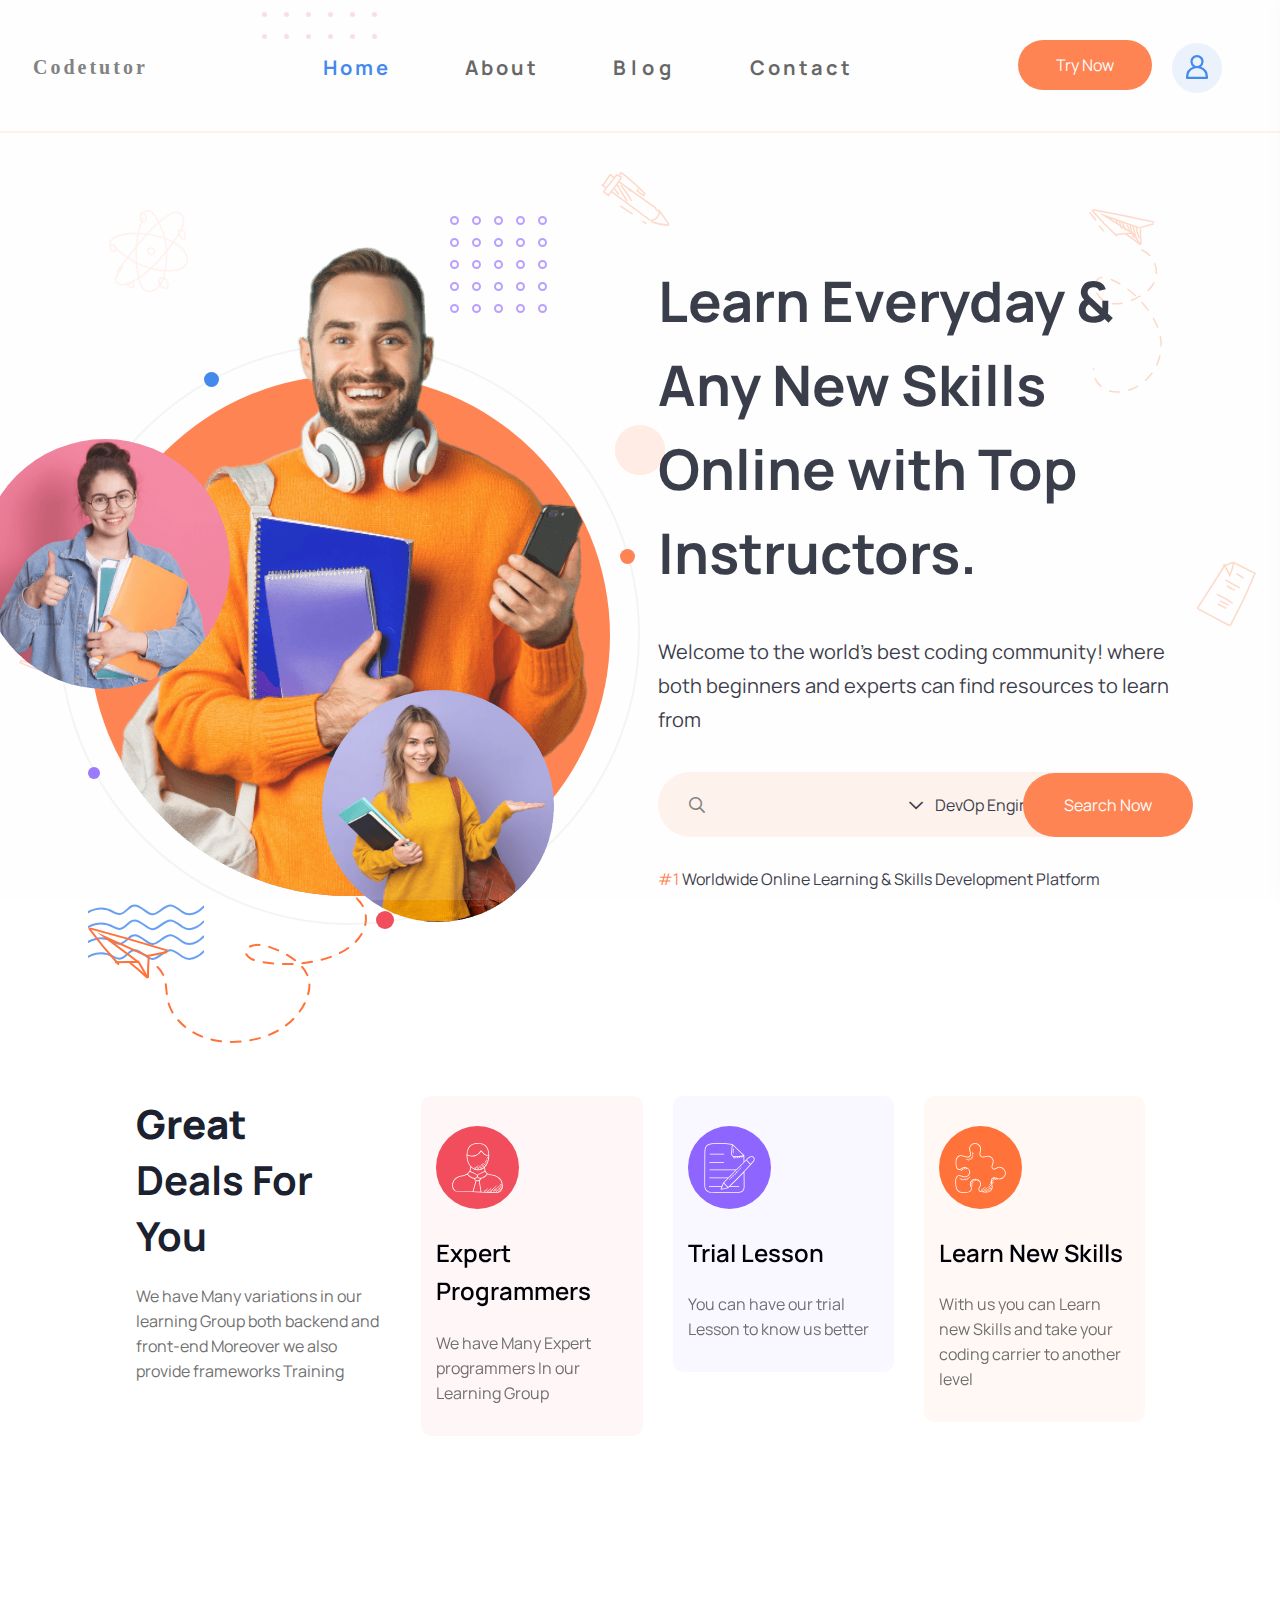
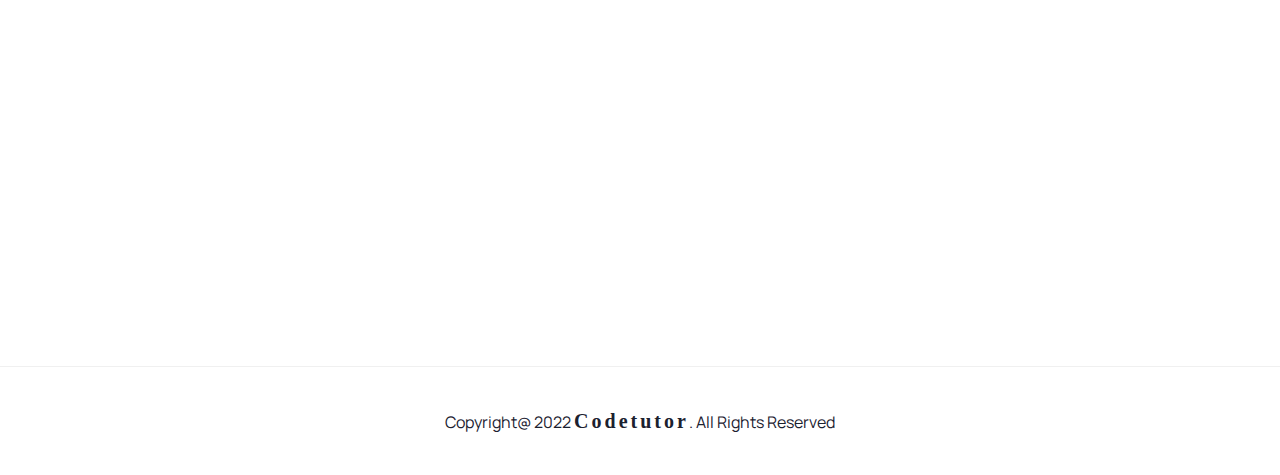
==== index.html @ f3bf1637 "Update index.html" ====
<!DOCTYPE html>
<html class="no-js" lang="en">

<head>
    <meta charset="utf-8">
    <meta http-equiv="x-ua-compatible" content="ie=edge">
    <title>Codetutorvolunteer</title>
    <meta name="keywords" content="online education, e-learning, coaching, education, teaching, learning">
    <meta name="description" content="CodeTutor is a global volunteer organization whose primary goal is to promote access to technology worldwide. 
    By helping skilled professionals in various areas of tech, we enable coders of all levels to improve their skillset and advance the world as a whole. 
    CodeTutor is divided into categories like web development, app development, hacking and more, where both beginners and experts can find resources to learn from. 
    Our work is built on a globally-distributed team of volunteer programmers, coders, and software developers, who generously share their experience and expertise with newbies, 
    hobbyists, and aspiring professionals all over the world through our online systems, which include Discord, Youtube Instagram and other services. 
    We believe that technology should be accessible to everyone, That's why we are dedicated to helping the world's developers gain access to the resources they need.">
    <meta name="viewport" content="width=device-width, initial-scale=1">

    <link rel="manifest" href="site.webmanifest">
    <link rel="shortcut icon" type="image/x-icon" href="favicon.png">
    <!-- Place favicon.ico in the root directory -->

    <!-- CSS here -->
    <link rel="stylesheet" href="css/bootstrap.min.css">
    <link rel="stylesheet" href="css/owl.carousel.min.css">
    <link rel="stylesheet" href="css/animate.css">
    <link rel="stylesheet" href="css/magnific-popup.css">
    <link rel="stylesheet" href="css/all.min.css">
    <link rel="stylesheet" href="css/flaticon.css">
    <link rel="stylesheet" href="css/font.css">
    <link rel="stylesheet" href="css/metisMenu.css">
    <link rel="stylesheet" href="css/nice-select.css">
    <link rel="stylesheet" href="css/slick.css">
    <link rel="stylesheet" href="css/spacing.css">
    <link rel="stylesheet" href="css/main.css">
</head>

<body>
    <!--[if lte IE 9]>
            <p class="browserupgrade">You are using an <strong>outdated</strong> browser. Please <a href="https://browsehappy.com/">upgrade your browser</a> to improve your experience and security.</p>
        <![endif]-->

    <!-- Add your site or application content here -->
    <!-- preloader -->
    <div id="preloader">
        <div class="preloader">
            <span></span>
            <span></span>
        </div>
    </div>
    <!-- preloader end  -->
    <header>  
        <div id="theme-menu-one" class="main-header-area pl-100 pr-100 pt-20 pb-15">
            <div class="container-fluid">
                <div class="row align-items-center">
                    <div class="col-xl-2 col-lg-2 col-5">
                        <div class="logo"><a style="font-size:20px ;font-weight:bold;font-family:Georgia, 'Times New Roman', Times, serif;text-decoration:none;width:70px;letter-spacing:3px" href="index.html">Codetutor</a></div>
                    </div>
                    <div class="col-xl-7 col-lg-8 d-none d-lg-block">
                        <nav class="main-menu navbar navbar-expand-lg justify-content-center">
                            <div class="nav-container">
                                <div class="collapse navbar-collapse" id="navbarSupportedContent">
                                    <ul class="navbar-nav">
                                     
                                        <li class="nav-item active">
                                                     <a style="font-size: 20px;font-weight:bold;letter-spacing:3px; margin-butom:;" class="nav-link" href="home.html" id="navbarDropdown5" role="button"  aria-expanded="false">Home</a></li>
                                           
                                        </li>
                                        <li class="nav-item">
                                            <a style="font-size: 20px;font-weight:bold;letter-spacing:3px;" class="nav-link" href="about.html" id="navbarDropdown5" role="button"  aria-expanded="false">About</a></li>
                                           
                                        </li>
                                            
                                        </li>
                                        <li class="nav-item dropdown">
                                            <a style="font-size: 20px;font-weight:bold;letter-spacing:5px;" class="nav-link dropdown-toggle" href="#" id="navbarDropdown4" role="button" data-bs-toggle="dropdown" aria-expanded="false">
                                                Blog
                                            </a>
                                            <ul class="dropdown-menu" aria-labelledby="navbarDropdown4">
                                                <li><a class="dropdown-item" href="blog.html">Blog Grid</a></li>
                                                <li><a class="dropdown-item" href="blog-details.html">Blog Details</a></li>
                                            </ul>
                                        </li>
                                        <li class="nav-item">
                                            <a style="font-size: 20px;font-weight:bold;letter-spacing:3px;" class="nav-link" href="contact.html" id="navbarDropdown5" role="button"  aria-expanded="false">Contact</a></li>
                                    </ul>
                                </div>
                            </div>
                        </nav>
                    </div>
                    <div class="col-xl-3 col-lg-2 col-7">
                        <div class="right-nav d-flex align-items-center justify-content-end">
                            <div class="right-btn mr-25 mr-xs-15">
                                <ul class="d-flex align-items-center">
                                    <li><a href="contact.html" class="theme_btn free_btn">Try Now</a></li>
                                    <li><a class="sign-in ml-20" href="login.html"><img src="icon/user.svg" alt=""></a></li>
                                </ul>
                            </div>
                            <div class="hamburger-menu d-md-inline-block d-lg-none text-right">
                                <a href="javascript:void(0);">
                                    <i class="far fa-bars"></i>
                                </a>
                            </div>
                        </div>
                    </div>
                </div>
            </div>
        </div> <!-- /.theme-main-menu -->
    </header>


    <!-- slide-bar start -->
    <aside class="slide-bar">
        <div class="close-mobile-menu">
            <a href="javascript:void(0);"><i class="fas fa-times"></i></a>
        </div>

        <!-- offset-sidebar start -->
        <div class="offset-sidebar">
            <div class="offset-widget offset-logo mb-30">
                <a style="font-size:20px ;font-weight:bold;font-family:Georgia, 'Times New Roman', Times, serif;text-decoration:none;width:70px;letter-spacing:3px" href="index.html">Codetutor</a>
            </div>
            <div class="offset-widget mb-40">
                <div class="info-widget">
                    <h4 class="offset-title mb-20">About Us</h4>
                    <p class="mb-30">
                        But I must explain to you how all this mistaken idea of denouncing pleasure and praising pain
                        was born and will give you a complete account of the system and expound the actual teachings of
                        the great explore
                    </p>
                    <a class="theme_btn theme_btn_bg" href="contact.html">Contact Us</a>
                </div>
            </div>
            <div class="offset-widget mb-30 pr-10">
                <div class="info-widget info-widget2">
                    <h4 class="offset-title mb-20">Contact Info</h4>
                    <p> <i class="fal fa-address-book"></i> 23/A, Miranda City Likaoli Prikano, Dope</p>
                    <p> <i class="fal fa-phone"></i> +966569236891 </p>
                    <p> <i class="fal fa-envelope-open"></i> codetutorvolunteer@gmail.com </p>
                </div>
            </div>
        </div>
        <!-- offset-sidebar end -->

        <!-- side-mobile-menu start -->
        <nav class="side-mobile-menu">
            <ul id="mobile-menu-active">
                <li class="has-dropdown">
                    <a style="font-family:Georgia, 'Times New Roman', Times, serif;font-size:20px;font-weight:bold" href="index.html">Home</a>
                    <ul class="sub-menu">
                        <!-- <li><a href="index.html">Home Style 1</a></li>
                        <li><a href="index-2.html">Home Style 2</a></li>
                        <li><a href="index-3.html">Home Style 3</a></li>
                    </ul>
                </li> -->
                <li><a style="font-size:20px;font-weight:bold;font-family:Georgia, 'Times New Roman', Times, serif;letter-spacing:3px" href="about.html">About</a></li>
<!--                 <li class="has-dropdown">
                    <a href="#">Pages</a> -->
                    <!-- <ul class="sub-menu">
                        <li><a href="courses.html">Course One</a></li>
                        <li><a href="courses-2.html">Course Two</a></li>
                        <li><a href="course-details.html">Courses Details</a></li>
                        <li><a href="price.html">Price</a></li>
                        <li><a href="instructor.html">Instructor</a></li>
                        <li><a href="instructor-profile.html">Instructor Profile</a></li>
                        <li><a href="faq.html">FAQ</a></li>
                        <li><a href="login.html">login</a></li>
                    </ul> -->
<!--                 </li> -->
                <li class="has-dropdown"><a href="#">Blogs</a>
                    <ul class="sub-menu">
                        <li><a href="blog.html">Blog Grid</a></li>
                        <li><a href="blog-details.html">Blog Details</a></li>
                    </ul>
                </li>
                <li><a href="contact.html">Contacts Us</a></li>
            </ul>
        </nav>
        <!-- side-mobile-menu end -->
    </aside>
    <div class="body-overlay"></div>
    <!-- slide-bar end -->
    

    <main>
       <!--slider-area start-->
       <section class="slider-area pt-180 pt-xs-150 pt-150 pb-xs-35">
           <img class="sl-shape shape_01" src="icon/01.svg" alt="">
            <img class="sl-shape shape_02" src="icon/02.svg" alt="">
            <img class="sl-shape shape_03" src="icon/03.svg" alt="">
            <img class="sl-shape shape_04" src="icon/04.svg" alt="">
            <img class="sl-shape shape_05" src="gicon/05.svg" alt="">
            <img class="sl-shape shape_06" src="icon/06.svg" alt="">
            <img class="sl-shape shape_07" src="shape/dot-box-5.svg" alt="">
           <div class="main-slider pt-10">
               <div class="container">
                   <div class="row align-items-center">
                       <div class="col-xl-6 col-lg-6 order-last order-lg-first">
                           <div class="slider__img__box mb-50 pr-30">
                               <img class="img-one mt-55 pr-70" src="slider/01.png" alt="">
                               <img class="slide-shape img-two" src="slider/02.png" alt="">
                               <img class="slide-shape img-three" src="slider/03.png" alt="">
                               <img class="slide-shape img-four" src="shape/dot-box-1.svg" alt="">
                               <img class="slide-shape img-five" src="shape/dot-box-2.svg" alt="">
                               <img class="slide-shape img-six" src="shape/zigzg-1.svg" alt="">
                               <img class="slide-shape img-seven wow fadeInRight animated" data-delay="1.5s" src="icon/dot-plan-1.svg" alt="Chose-img">
                               <img class="slide-shape img-eight" src="slider/earth-bg.svg" alt="">
                           </div>
                        </div>
                       <div class="col-xl-6 col-lg-6">
                            <div class="slider__content pt-15">
                                <h1 class="main-title mb-40 wow fadeInUp2 animated" data-wow-delay='.1s'>Learn Everyday & Any New Skills Online with Top <span class="vec-shape">Instructors.</span></h1>
                                <h5 class="mb-35 wow fadeInUp2 animated" data-wow-delay='.2s'>Welcome to the world's best coding community! where both beginners and experts can find resources to learn from</h5>
                                <ul class="search__area d-md-inline-flex align-items-center justify-content-between mb-30">
                                    <li>
                                        <div class="widget__search">
                                            <form class="input-form" action="#">
                                                <input type="text" placeholder="">
                                            </form>
                                            <button class="search-icon"><i class="far fa-search"></i></button>
                                        </div>
                                    </li>
                                    <li>
                                        <div class="widget__select">
                                            <select name="select-cat" id="select">
                                                <option value="">DevOp Engineer</option>
                                                <option value="">Cloud Developer</option>
                                                <option value="">AI Engineers</option>
                                                <option value="">machine learning</option>
                                                <option value="">Python/Java/</option>
                                                <option value="">Web & App Developers</option>
                                            </select>
                                        </div>
                                    </li>
                                    <li>
                                        <button class="theme_btn search_btn ml-35">Search Now</button>
                                    </li>
                                </ul>
                                <p class="highlight-text"><span>#1</span> Worldwide Online Learning & Skills Development Platform</p>
                            </div>
                       </div>
                   </div>
               </div>
           </div>
       </section>
       <!--slider-area end-->
       <!--great-deal-area start-->
       <section class="great-deal-area pt-150 pb-90 pt-md-100 pb-md-40 pt-xs-100 pb-xs-40">
           <div class="container">
               <div class="row justify-content-lg-center justify-content-start">
                   <div class="col-xl-3 col-lg-8">
                       <div class="deal-box mb-30 text-center text-xl-start">
                           <h2 class="mb-20"><b>Great</b> Deals For You</h2>
                           <p>We have Many variations in our learning Group both backend and front-end Moreover we also provide frameworks Training</p>
                       </div>
                   </div>
                   <div class="col-xl-8">
                       <div class="deal-active owl-carousel mb-30">
                         
                            <div class="single-item">
                                <div class="single-box s-box2 mb-30">
                                    <div class="single-box__icon mb-25">
                                        <img src="icon/manager.svg" alt="">
                                    </div>
                                    <h4 class="sub-title mb-20">Expert Programmers</h4>
                                    <p>We have Many Expert programmers In our Learning Group</p>
                                </div>
                            </div>
                            <div class="single-item">
                                <div class="single-box s-box3 mb-30">
                                    <div class="single-box__icon mb-25">
                                        <img src="icon/notepad.svg" alt="">
                                    </div>
                                    <h4 class="sub-title mb-20"> Trial Lesson</h4>
                                    <p>You can have our trial Lesson to know us better</p>
                                </div>
                            </div>
                            <div class="single-item">
                                <div class="single-box mb-30">
                                    <div class="single-box__icon mb-25">
                                        <img src="icon/puzzle.svg" alt="">
                                    </div>
                                    <h4 class="sub-title mb-20">Learn New Skills</h4>
                                    <p>With us you can Learn new Skills and take your coding carrier to another level</p>
                                </div>
                            </div>
                           
                       </div>
                   </div>
               </div>
           </div>
       </section>

<!-- ................................................................................. -->

       <!--great-deal-area end-->
       <!--what-loking-for start-->
       <!-- teacher and students section begin -->
       <!-- <section class="what-looking-for pos-rel">
           <div class="what-blur-shape-one"></div>
           <div class="what-blur-shape-two"></div>
           <div class="what-look-bg gradient-bg pt-145 pb-130 pt-md-95 pb-md-80 pt-xs-95 pb-xs-80">
                <div class="container">
                    <div class="row justify-content-center">
                        <div class="col-lg-8">
                            <div class="section-title text-center mb-55">
                                <h5 class="bottom-line mb-25">Teachers & Students</h5>
                                <h2>What you Looking For?</h2>
                            </div>
                        </div>
                    </div>
                    <div class="row mb-85">
                        <div class="col-xl-6 col-lg-6 col-md-6">
                            <div class="what-box text-center mb-35 wow fadeInUp2 animated" data-wow-delay='.3s'>
                                <div class="what-box__icon mb-30">
                                    <img src="assets/img/icon/phone-operator.svg" alt="">
                                </div>
                                <h3>Do you want to teach here?</h3>
                                <p>Lorem ipsum dolor sit amet, consetetur sadipscing elitr, sed di nonumy eirmod tempor invidunt ut labore et dolore magn aliq erat.</p>
                                <a href="contact.html" class="theme_btn border_btn">Register Now</a>
                            </div>
                        </div>
                        <div class="col-xl-6 col-lg-6 col-md-6">
                            <div class="what-box text-center mb-35 wow fadeInUp2 animated" data-wow-delay='.3s'>
                                <div class="what-box__icon mb-30">
                                    <img src="assets/img/icon/graduate.svg" alt="">
                                </div>
                                <h3>Do you want to learn here?</h3>
                                <p>Lorem ipsum dolor sit amet, consetetur sadipscing elitr, sed di nonumy eirmod tempor invidunt ut labore et dolore magn aliq erat.</p>
                                <a href="contact.html" class="theme_btn border_btn active">Register Now</a>
                            </div>
                        </div>
                    </div>
                    <div class="categoris-container">
                        <div class="col-xl-12">
                            <div class="section-title text-center mb-55">
                                <h5 class="bottom-line mb-25">Browse Categories</h5>
                                <h2>Explore our Online Subjects</h2>
                            </div>
                        </div>
                        <div class="row row-cols-1 row-cols-sm-2 row-cols-md-3 row-cols-lg-3 row-cols-xl-5">
                            <div class="col">
                                <div class="single-category text-center mb-30 wow fadeInUp2 animated" data-wow-delay='.1s'>
                                    <img class="mb-30" src="assets/img/category-icon/atom.svg" alt="">
                                    <h4 class="sub-title mb-10"><a href="course-details.html">Science</a></h4>
                                    <p>126+ Courses Available</p>
                                </div>
                            </div>
                            <div class="col">
                                <div class="single-category text-center mb-30 wow fadeInUp2 animated" data-wow-delay='.2s'>
                                    <img class="mb-30" src="assets/img/category-icon/web-development.svg" alt="">
                                    <h4 class="sub-title mb-10"><a href="course-details.html">Development</a></h4>
                                    <p>325+ Courses Available</p>
                                </div>
                            </div>
                            <div class="col">
                                <div class="single-category text-center mb-30 wow fadeInUp2 animated" data-wow-delay='.3s'>
                                    <img class="mb-30" src="assets/img/category-icon/atom.svg" alt="">
                                    <h4 class="sub-title mb-10"><a href="course-details.html">Science</a></h4>
                                    <p>95+ Courses Available</p>
                                </div>
                            </div>
                            <div class="col">
                                <div class="single-category text-center mb-30 wow fadeInUp2 animated" data-wow-delay='.4s'>
                                    <img class="mb-30" src="assets/img/category-icon/career-path.svg" alt="">
                                    <h4 class="sub-title mb-10"><a href="course-details.html">Career</a></h4>
                                    <p>156+ Courses Available</p>
                                </div>
                            </div>
                            <div class="col">
                                <div class="single-category text-center mb-30 wow fadeInUp2 animated" data-wow-delay='.5s'>
                                    <img class="mb-30" src="assets/img/category-icon/graphic-tool.svg" alt="">
                                    <h4 class="sub-title mb-10"><a href="course-details.html">Arts & Design</a></h4>
                                    <p>136+ Courses Available</p>
                                </div>
                            </div>
                        </div>
                        <div class="row justify-content-center">
                            <div class="col-md-12 mt-20 text-center mb-20 wow fadeInUp2 animated" data-wow-delay='.6s'>
                                <a href="courses.html" class="theme_btn">All Categories</a>
                            </div>
                        </div>
                    </div>
                </div>
           </div>   
       </section>
 -->
<!-- teacher and student section end -->

<!-- ......................................................................... -->


       <!--what-loking-for end-->
        <!-- case-gallery start -->

        <!-- featured courses section begin -->
        <!-- <section class="feature-course pt-150 pb-130 pt-md-95 pb-md-80 pt-xs-95 pb-xs-80">
            <div class="container">
                <div class="row">
                   <div class="col-xl-12">
                        <div class="section-title text-center mb-50">
                            <h5 class="bottom-line mb-25">Featured Courses</h5>
                            <h2>Explore our Popular Courses</h2>
                        </div>
                    </div> 
                </div>
                <div class="row justify-content-center">
                    <div class="col-xl-12 text-center">
                        <div class="portfolio-menu mb-30">
                            <button class="gf_btn active" data-filter='*'>All</button>
                            <button class="gf_btn" data-filter='.cat1'>Career</button>
                            <button class="gf_btn" data-filter='.cat2'>Development</button>
                            <button class="gf_btn" data-filter='.cat3'>Business</button>
                            <button class="gf_btn" data-filter='.cat4'>science</button>
                            <button class="gf_btn" data-filter='.cat5'>Design</button>
                        </div>
                    </div>
                </div>
                <div class="grid row">
                    <div class="col-lg-4 col-md-6 grid-item cat2 cat3">
                        <div class="z-gallery mb-30">
                            <div class="z-gallery__thumb mb-20">
                                <a href="course-details.html"><img class="img-fluid" src="assets/img/course/01.png" alt=""></a>
                                <div class="feedback-tag">4.8(256)</div>
                                <div class="heart-icon"><i class="fas fa-heart"></i></div>
                            </div>
                            <div class="z-gallery__content">
                                <div class="course__tag mb-15">
                                    <span>Science</span>
                                    <span>Lab</span>
                                    <a class="f-right" href="instructor-details.html"><img src="assets/img/course/in1.png" alt=""></a>
                                </div>
                                <h4 class="sub-title mb-20"><a href="course-details.html">Take Your Career to the Next Level Future</a></h4>
                                <div class="course__meta">
                                    <span><img class="icon" src="assets/img/icon/time.svg" alt="course-meta"> 12 Class</span>
                                    <span><img class="icon" src="assets/img/icon/bar-chart.svg" alt="course-meta"> Higher</span>
                                    <span><img class="icon" src="assets/img/icon/user.svg" alt="course-meta"> 6395+</span>
                                    <span>$260</span>
                                </div>
                            </div>
                        </div>
                    </div>
                    <div class="col-lg-4 col-md-6 grid-item cat1 cat3 cat4">
                       <div class="z-gallery mb-30">
                            <div class="z-gallery__thumb mb-20">
                                <a href="course-details.html"><img class="img-fluid" src="assets/img/course/02.png" alt=""></a>
                                <div class="feedback-tag">4.8(256)</div>
                                <div class="heart-icon"><i class="fas fa-heart"></i></div>
                            </div>
                            <div class="z-gallery__content">
                                <div class="course__tag mb-15">
                                    <span>Science</span>
                                    <span>Lab</span>
                                    <a class="f-right" href="instructor-details.html"><img src="assets/img/course/in2.png" alt=""></a>
                                </div>
                                <h4 class="sub-title mb-20"><a href="course-details.html">Your Career to build for the pro level</a></h4>
                                <div class="course__meta">
                                    <span><img class="icon" src="assets/img/icon/time.svg" alt="course-meta"> 12 Class</span>
                                    <span><img class="icon" src="assets/img/icon/bar-chart.svg" alt="course-meta"> Higher</span>
                                    <span><img class="icon" src="assets/img/icon/user.svg" alt="course-meta"> 6395+</span>
                                    <span>$260</span>
                                </div>
                            </div>
                        </div>
                    </div>
                    <div class="col-lg-4 col-md-6 grid-item cat2 cat1 cat5">
                        <div class="z-gallery mb-30">
                            <div class="z-gallery__thumb mb-20">
                                <a href="course-details.html"><img class="img-fluid" src="assets/img/course/03.png" alt=""></a>
                                <div class="feedback-tag">4.8(256)</div>
                                <div class="heart-icon"><i class="fas fa-heart"></i></div>
                            </div>
                            <div class="z-gallery__content">
                                <div class="course__tag mb-15">
                                    <span>Science</span>
                                    <span>Lab</span>
                                    <a class="f-right" href="instructor-details.html"><img src="assets/img/course/in3.png" alt=""></a>
                                </div>
                                <h4 class="sub-title mb-20"><a href="course-details.html">Take A Course For You Biright Future</a></h4>
                                <div class="course__meta">
                                    <span><img class="icon" src="assets/img/icon/time.svg" alt="course-meta"> 12 Class</span>
                                    <span><img class="icon" src="assets/img/icon/bar-chart.svg" alt="course-meta"> Higher</span>
                                    <span><img class="icon" src="assets/img/icon/user.svg" alt="course-meta"> 6395+</span>
                                    <span>$260</span>
                                </div>
                            </div>
                        </div>
                    </div>
                    <div class="col-lg-4 col-md-6 grid-item cat2 cat3">
                        <div class="z-gallery mb-30">
                            <div class="z-gallery__thumb mb-20">
                                <a href="course-details.html"><img class="img-fluid" src="assets/img/course/04.png" alt=""></a>
                                <div class="feedback-tag">4.8(256)</div>
                                <div class="heart-icon"><i class="fas fa-heart"></i></div>
                            </div>
                            <div class="z-gallery__content">
                                <div class="course__tag mb-15">
                                    <span>Science</span>
                                    <span>Lab</span>
                                    <a class="f-right" href="instructor-details.html"><img src="assets/img/course/in4.png" alt=""></a>
                                </div>
                                <h4 class="sub-title mb-20"><a href="course-details.html">Take Your Career to the Next Level Future</a></h4>
                                <div class="course__meta">
                                    <span><img class="icon" src="assets/img/icon/time.svg" alt="course-meta"> 12 Class</span>
                                    <span><img class="icon" src="assets/img/icon/bar-chart.svg" alt="course-meta"> Higher</span>
                                    <span><img class="icon" src="assets/img/icon/user.svg" alt="course-meta"> 6395+</span>
                                    <span>$260</span>
                                </div>
                            </div>
                        </div>
                    </div>
                    <div class="col-lg-4 col-md-6 grid-item cat5 cat4">
                        <div class="z-gallery mb-30">
                            <div class="z-gallery__thumb mb-20">
                                <a href="course-details.html"><img class="img-fluid" src="assets/img/course/05.png" alt=""></a>
                                <div class="feedback-tag">4.8(256)</div>
                                <div class="heart-icon"><i class="fas fa-heart"></i></div>
                            </div>
                            <div class="z-gallery__content">
                                <div class="course__tag mb-15">
                                    <span>Science</span>
                                    <span>Lab</span>
                                    <a class="f-right" href="instructor-details.html"><img src="assets/img/course/in5.png" alt=""></a>
                                </div>
                                <h4 class="sub-title mb-20"><a href="course-details.html">Your Career to build for the pro level</a></h4>
                                <div class="course__meta">
                                    <span><img class="icon" src="assets/img/icon/time.svg" alt="course-meta"> 12 Class</span>
                                    <span><img class="icon" src="assets/img/icon/bar-chart.svg" alt="course-meta"> Higher</span>
                                    <span><img class="icon" src="assets/img/icon/user.svg" alt="course-meta"> 6395+</span>
                                    <span>$260</span>
                                </div>
                            </div>
                        </div>
                    </div>
                    <div class="col-lg-4 col-md-6 grid-item cat3 cat1">
                        <div class="z-gallery mb-30">
                            <div class="z-gallery__thumb mb-20">
                                <a href="course-details.html"><img class="img-fluid" src="assets/img/course/06.png" alt=""></a>
                                <div class="feedback-tag">4.8(256)</div>
                                <div class="heart-icon"><i class="fas fa-heart"></i></div>
                            </div>
                            <div class="z-gallery__content">
                                <div class="course__tag mb-15">
                                    <span>Science</span>
                                    <span>Lab</span>
                                    <a class="f-right" href="instructor-details.html"><img src="assets/img/course/in6.png" alt=""></a>
                                </div>
                                <h4 class="sub-title mb-20"><a href="course-details.html">Take A Course For You Biright Future</a></h4>
                                <div class="course__meta">
                                    <span><img class="icon" src="assets/img/icon/time.svg" alt="course-meta"> 12 Class</span>
                                    <span><img class="icon" src="assets/img/icon/bar-chart.svg" alt="course-meta"> Higher</span>
                                    <span><img class="icon" src="assets/img/icon/user.svg" alt="course-meta"> 6395+</span>
                                    <span>$260</span>
                                </div>
                            </div>
                        </div>
                    </div>
                </div>
                <div class="row">
                     <div class="col-lg-12 mt-20 text-center mb-20 wow fadeInUp2 animated" data-wow-delay='.3s'>
                        <a href="courses.html" class="theme_btn">All Categories</a>
                    </div>
                </div>
            </div>
        </section> -->
        <!-- case-gallery end -->
        <!-- why-chose-section-wrapper start -->
        <!-- featured courses sectiom End -->

<!-- ............................................................................................................................. -->

        <div class="why-chose-section-wrapper gradient-bg mr-100 ml-100">
            <!-- why-chose-us start -->
            <!-- ....................................................................................................... -->
            <!-- <section class="why-chose-us">
                <div class="why-chose-us-bg pt-150 pb-175 pt-md-95 pb-md-90 pt-xs-95 pb-xs-90">
                    <div class="container">
                        <div class="row align-items-center">
                            <div class="col-xl-7 col-lg-7">
                                <div class="chose-img-wrapper mb-50 pos-rel">
                                    <div class="coures-member">
                                        <h5>Total Students</h5>
                                        <img class="choses chose_01" src="assets/img/chose/01.png" alt="Chose-img">
                                        <img class="choses chose_02" src="assets/img/chose/02.png" alt="Chose-img">
                                        <img class="choses chose_03" src="assets/img/chose/03.png" alt="Chose-img">
                                        <img class="choses chose_04" src="assets/img/chose/04.png" alt="Chose-img">
                                        <span>25k+</span>
                                    </div>
                                    <div class="feature tag_01"><span><img src="assets/img/icon/shield-check.svg" alt=""></span> Safe & Secured</div>
                                    <div class="feature tag_02"><span><img src="assets/img/icon/catalog.svg" alt=""></span> 120+ Catalog</div>
                                    <div class="feature tag_03"><span><i class="fal fa-check"></i></span> Quality Education</div>
                                    <div class="video-wrapper">
                                        <a href="https://www.youtube.com/watch?v=7omGYwdcS04" class="popup-video"><i class="fas fa-play"></i></a>
                                    </div>
                                    <div class="img-bg pos-rel">
                                        <img class="chose_05 pl-70 pl-lg-0 pl-md-0 pl-xs-0" src="assets/img/chose/05.png" alt="Chose-img">
                                    </div>
                                    <img class="chose chose_06" src="assets/img/shape/dot-box3.svg" alt="Chose-img">
                                </div>
                            </div>
                            <div class="col-xl-5 col-lg-5">
                                <div class="chose-wrapper pl-25 pl-lg-0 pl-md-0 pl-xs-0">
                                    <div class="section-title mb-30 wow fadeInUp2 animated" data-wow-delay='.1s'>
                                        <h5 class="bottom-line mb-25">Explore Zoomy</h5>
                                        <h2 class="mb-25">Why Choose Zoomy?</h2>
                                        <p>There are many variations of passages of Lorem Ipsum available, but the majority have suffered alteration in some form. There are many variations of passages of Lorem Ipsum available.</p>
                                    </div>
                                    <ul class="text-list mb-40 wow fadeInUp2 animated" data-wow-delay='.2s'>
                                        <li>There are many variations of passages of Lorem Ipsum.</li>
                                        <li>The majority have suffered alteration in some form. </li>
                                        <li>There are many variations of passages of Lorem Ipsum.</li>
                                    </ul>
                                    <a href="about.html" class="theme_btn wow fadeInUp2 animated" data-wow-delay='.3s'>More Details</a>
                                </div>
                            </div>
                        </div>
                    </div>
                </div>
            </section> -->
            <!-- ......................................................................................................... -->
            <!-- why-chose-us end -->
            <!-- course-instructor start -->
            <!-- ............................................................................................................. -->
            <!-- <section class="course-instructor nav-style-two pos-rel">
                <div class="course-blur-shape"></div>
                <div class="course-bg-space pt-150 pb-120 pt-md-95 pb-md-70 pt-xs-95 pb-xs-70">
                    <div class="container">
                        <div class="row">
                            <div class="col-xl-8 col-lg-9">
                                <div class="section-title text-center text-md-start mb-60">
                                    <h5 class="bottom-line mb-25">Our Instructor</h5>
                                    <h2 class="mb-25">Explore Experienced Instructor</h2>
                                </div>
                            </div>
                        </div>
                        <div class="instructor-active owl-carousel">
                            <div class="item">
                                <div class="z-instructors text-center mb-30">
                                    <div class="z-instructors__thumb mb-15">
                                        <img src="assets/img/instructor/01.jpg" alt="">
                                        <div class="social-media">
                                            <a href="#"><i class="fab fa-facebook-f"></i></a>
                                            <a href="#"><i class="fab fa-twitter"></i></a>
                                            <a href="#"><i class="fab fa-instagram"></i></a>
                                            <a href="#"><i class="fab fa-youtube"></i></a>
                                        </div>
                                    </div>
                                    <div class="z-instructors__content">
                                        <h4 class="sub-title mb-10"><a href="instructor-profile.html">John Zlathan</a></h4>
                                        <p>Software Development</p>
                                    </div>
                                </div>
                            </div>
                            <div class="item">
                                <div class="z-instructors text-center mb-30">
                                    <div class="z-instructors__thumb mb-15">
                                        <img src="assets/img/instructor/02.jpg" alt="">
                                        <div class="social-media">
                                            <a href="#"><i class="fab fa-facebook-f"></i></a>
                                            <a href="#"><i class="fab fa-twitter"></i></a>
                                            <a href="#"><i class="fab fa-instagram"></i></a>
                                            <a href="#"><i class="fab fa-youtube"></i></a>
                                        </div>
                                    </div>
                                    <div class="z-instructors__content">
                                        <h4 class="sub-title mb-10"><a href="instructor-profile.html">Mally Yan</a></h4>
                                        <p>UI/UX Designer</p>
                                    </div>
                                </div>
                            </div>
                            <div class="item">
                                <div class="z-instructors text-center mb-30">
                                    <div class="z-instructors__thumb mb-15">
                                        <img src="assets/img/instructor/03.jpg" alt="">
                                        <div class="social-media">
                                            <a href="#"><i class="fab fa-facebook-f"></i></a>
                                            <a href="#"><i class="fab fa-twitter"></i></a>
                                            <a href="#"><i class="fab fa-instagram"></i></a>
                                            <a href="#"><i class="fab fa-youtube"></i></a>
                                        </div>
                                    </div>
                                    <div class="z-instructors__content">
                                        <h4 class="sub-title mb-10"><a href="instructor-profile.html">Mesud Lamb</a></h4>
                                        <p>Programmer</p>
                                    </div>
                                </div>
                            </div>
                            <div class="item">
                                <div class="z-instructors text-center mb-30">
                                    <div class="z-instructors__thumb mb-15">
                                        <img src="assets/img/instructor/04.jpg" alt="">
                                        <div class="social-media">
                                            <a href="#"><i class="fab fa-facebook-f"></i></a>
                                            <a href="#"><i class="fab fa-twitter"></i></a>
                                            <a href="#"><i class="fab fa-instagram"></i></a>
                                            <a href="#"><i class="fab fa-youtube"></i></a>
                                        </div>
                                    </div>
                                    <div class="z-instructors__content">
                                        <h4 class="sub-title mb-10"><a href="instructor-profile.html">Havana Lyon</a></h4>
                                        <p>Digital Marketing</p>
                                    </div>
                                </div>
                            </div>
                            <div class="item">
                                <div class="z-instructors text-center mb-30">
                                    <div class="z-instructors__thumb mb-15">
                                        <img src="assets/img/instructor/01.jpg" alt="">
                                        <div class="social-media">
                                            <a href="#"><i class="fab fa-facebook-f"></i></a>
                                            <a href="#"><i class="fab fa-twitter"></i></a>
                                            <a href="#"><i class="fab fa-instagram"></i></a>
                                            <a href="#"><i class="fab fa-youtube"></i></a>
                                        </div>
                                    </div>
                                    <div class="z-instructors__content">
                                        <h4 class="sub-title mb-10"><a href="instructor-profile.html">John Zlathan</a></h4>
                                        <p>Software Development</p>
                                    </div>
                                </div>
                            </div>
                            <div class="item">
                                <div class="z-instructors text-center mb-30">
                                    <div class="z-instructors__thumb mb-15">
                                        <img src="assets/img/instructor/02.jpg" alt="">
                                        <div class="social-media">
                                            <a href="#"><i class="fab fa-facebook-f"></i></a>
                                            <a href="#"><i class="fab fa-twitter"></i></a>
                                            <a href="#"><i class="fab fa-instagram"></i></a>
                                            <a href="#"><i class="fab fa-youtube"></i></a>
                                        </div>
                                    </div>
                                    <div class="z-instructors__content">
                                        <h4 class="sub-title mb-10"><a href="instructor-profile.html">Mally Yan</a></h4>
                                        <p>UI/UX Designer</p>
                                    </div>
                                </div>
                            </div>
                        </div>
                    </div>
                </div>
            </section> -->
            <!-- ................................................................................................................ -->
            <!-- course-instructor end -->
        </div>
        <!-- why-chose-section-wrapper start -->
        <!-- testimonial-area start -->
        <!-- ............................................................................................... -->
        <!-- <section class="testimonial-area testimonial-pad pt-150 pb-120 pt-md-95 pb-md-70 pt-xs-95 pb-xs-70">
            <div class="container custom-container-testimonial">
                <div class="row align-items-center">
                    <div class="col-lg-8">
                        <div class="section-title text-center text-md-start mb-35">
                            <h5 class="bottom-line mb-25">Our Instructor</h5>
                            <h2 class="mb-25">Explore Experienced Instructor</h2>
                        </div>
                    </div>
                    <div class="col-lg-4 text-center text-lg-end">
                        <a href="instructor.html" class="theme_btn">Read All Reviews</a>
                    </div>
                </div>
                <div class="row testimonial-active-01">
                    <div class="col-xl-3">
                        <div class="item">
                        <div class="testimonial-wrapper mb-30">
                            <div class="testimonial-authors overflow-hidden mb-15">
                                <div class="testimonial-authors__avatar">
                                      <img  src="assets/img/testimonial/01.png" alt="testi-author">
                                </div>
                                <div class="testimonial-authors__content mt-10">
                                    <h4 class="sub-title">Georgia Laila</h4>
                                    <p>Full Stack Developer</p>
                                </div>
                            </div>
                            <p>" Lorem ipsum dolor sit amet, consetetur sadip scing elitr, sed di nonumy eirmod tempor invidt utlabore et dolore magn aliq erat.</p>
                            <div class="quote-icon mt-20">
                                <img src="assets/img/icon/quote.svg" alt="quote-icon">
                            </div>
                        </div>
                    </div>
                    </div>
                    <div class="col-xl-3">
                         <div class="item">
                            <div class="testimonial-wrapper mb-30">
                                <div class="testimonial-authors overflow-hidden mb-15">
                                    <div class="testimonial-authors__avatar">
                                        <img  src="assets/img/testimonial/02.png" alt="testi-author">
                                    </div>
                                    <div class="testimonial-authors__content mt-10">
                                        <h4 class="sub-title">Emily Gemon</h4>
                                        <p>User Interface</p>
                                    </div>
                                </div>
                                <p>" Lorem ipsum dolor sit amet, consetetur sadip scing elitr, sed di nonumy eirmod tempor invidt utlabore et dolore magn aliq erat.</p>
                                <div class="quote-icon mt-20">
                                    <img src="assets/img/icon/quote.svg" alt="quote-icon">
                                </div>
                            </div>
                        </div>
                    </div>
                    <div class="col-xl-3">
                        <div class="item">
                            <div class="testimonial-wrapper mb-30">
                                <div class="testimonial-authors overflow-hidden mb-15">
                                    <div class="testimonial-authors__avatar">
                                        <img  src="assets/img/testimonial/03.png" alt="testi-author">
                                    </div>
                                    <div class="testimonial-authors__content mt-10">
                                        <h4 class="sub-title">Micheal George</h4>
                                        <p>Content Writer</p>
                                    </div>
                                </div>
                                <p>" Lorem ipsum dolor sit amet, consetetur sadip scing elitr, sed di nonumy eirmod tempor invidt utlabore et dolore magn aliq erat.</p>
                                <div class="quote-icon mt-20">
                                    <img src="assets/img/icon/quote.svg" alt="quote-icon">
                                </div>
                            </div>
                        </div>
                    </div>
                    <div class="col-xl-3">
                         <div class="item">
                            <div class="testimonial-wrapper mb-30">
                                <div class="testimonial-authors overflow-hidden mb-15">
                                    <div class="testimonial-authors__avatar">
                                        <img  src="assets/img/testimonial/01.png" alt="testi-author">
                                    </div>
                                    <div class="testimonial-authors__content mt-10">
                                        <h4 class="sub-title">Georgia Laila</h4>
                                        <p>Full Stack Developer</p>
                                    </div>
                                </div>
                                <p>" Lorem ipsum dolor sit amet, consetetur sadip scing elitr, sed di nonumy eirmod tempor invidt utlabore et dolore magn aliq erat.</p>
                                <div class="quote-icon mt-20">
                                    <img src="assets/img/icon/quote.svg" alt="quote-icon">
                                </div>
                            </div>
                        </div>
                    </div>
                </div>
            </div>
        </section> -->
        <!-- testimonial-area end -->
        <!-- .......................................................................................... -->
        <!-- blog-area start -->
        <!-- ........................................................................................... -->
        <!-- <section class="blog-area mr-100 ml-100">
            <div class="blog-bg gradient-bg pl-100 pr-100 pt-150 pb-120 pt-md-100 pb-md-70 pt-xs-100 pb-xs-70">
                <div class="container">
                    <div class="row justify-content-center">
                        <div class="col-lg-8">
                            <div class="section-title text-center mb-60">
                                <h5 class="bottom-line mb-25">Latest News</h5>
                                <h2 class="mb-25">Lots of new Blogs & News</h2>
                            </div>
                        </div>
                    </div>
                    <div class="row">
                        <div class="col-lg-4 col-md-6">
                            <div class="z-blogs mb-30 wow fadeInUp2 animated" data-wow-delay='.1s'>
                                <div class="z-blogs__thumb mb-30">
                                <a href="blog-details.html"><img src="assets/img/blog/01.jpg" alt="blog-img"></a>
                                </div>
                                <div class="z-blogs__content">
                                    <h5 class="mb-25">Online . School . Skill</h5>
                                    <h4 class="sub-title mb-15"><a href="blog-details.html">5 Ways to Use Padlet in Higher -Ed Online Classroom</a></h4>
                                    <div class="z-blogs__meta d-sm-flex justify-content-between pt-20">
                                        <span>Date : June 15 , 2021</span>
                                        <span>By Guest Admin</span>
                                    </div>
                                </div>
                            </div>
                        </div>
                        <div class="col-lg-4 col-md-6">
                            <div class="z-blogs mb-30 wow fadeInUp2 animated" data-wow-delay='.2s'>
                                <div class="z-blogs__thumb mb-30">
                                <a href="blog-details.html"><img src="assets/img/blog/02.jpg" alt="blog-img"></a>
                                </div>
                                <div class="z-blogs__content">
                                    <h5 class="mb-25">Education . Expert</h5>
                                    <h4 class="sub-title mb-15"><a href="blog-details.html">4 New Zoom Features Enhance Virtual Teaching & Learning</a></h4>
                                    <div class="z-blogs__meta d-sm-flex justify-content-between pt-20">
                                        <span>Date : June 15 , 2021</span>
                                        <span>By Guest Admin</span>
                                    </div>
                                </div>
                            </div>
                        </div>
                        <div class="col-lg-4 col-md-6">
                            <div class="z-blogs mb-30 wow fadeInUp2 animated" data-wow-delay='.3s'>
                                <div class="z-blogs__thumb mb-30">
                                <a href="blog-details.html"><img src="assets/img/blog/03.jpg" alt="blog-img"></a>
                                </div>
                                <div class="z-blogs__content">
                                    <h5 class="mb-25">Creative . Programmer</h5>
                                    <h4 class="sub-title mb-15"><a href="blog-details.html">Using Social Media to Support Online Teaching</a></h4>
                                    <div class="z-blogs__meta d-sm-flex justify-content-between pt-20">
                                        <span>Date : June 15 , 2021</span>
                                        <span>By Guest Admin</span>
                                    </div>
                                </div>
                            </div>
                        </div>
                    </div>
                    <div class="row">
                        <div class="col-lg-12 text-center mt-20 mb-30 wow fadeInUp2 animated" data-wow-delay='.4s'>
                            <a href="blog-details.html" class="theme_btn">Load More</a>
                        </div>
                    </div>
                </div>
            </div>
        </section> -->
        <!-- blog-area end -->
        <!-- ........................................................................... -->
        <!-- subscribe-area start -->
        <!-- ...................................................................................... -->
        <!-- <section class="subscribe-area border-bot pt-145 pb-50 pt-md-90 pt-xs-90">
            <div class="container">
                <div class="row justify-content-center">
                    <div class="col-xl-8">
                        <div class="subscribe-wrapper text-center mb-30">
                            <h2>Subscribe our Newsletter & Get every updates.</h2>
                           <div class="subscribe-form-box pos-rel">
                                <form class="subscribe-form">
                                    <input type="text" placeholder="Write Your E-mail">
                                </form>
                                <button class="sub_btn">Subscribe Now</button>
                           </div>
                        </div>
                    </div>
                </div>
            </div>
        </section> -->
        <!-- subscribe-area end -->
        <!-- ..................................................................................................... -->
    </main>
    <!--footer-area start-->
    <footer class="footer-area pt-70 pb-40">
        <div class="container">
            <div class="row mb-15">
                <div class="col-xl-3 col-lg-4 col-md-6  wow fadeInUp2 animated" data-wow-delay='.1s'>
                    <div class="footer__widget mb-30">
                        <div class="footer-log mb-20">
                            <a style="font-size:20px ;font-weight:bold;font-family:Georgia, 'Times New Roman', Times, serif;text-decoration:none;width:70px;letter-spacing:3px" href="index.html">Codetutor</a>
                        </div>
                        <p>CodeTutor is a global volunteer organization whose primary goal is to promote access to technology worldwide. By helping skilled professionals in various areas of tech.</p>
                        <div class="social-media footer__social mt-30">
                            <a href="https://www.facebook.com/Codetutorvolunteers-106911818806442"><i class="fab fa-facebook-f"></i></a>
                            <a href="#"><i class="fab fa-twitter"></i></a>
                            <a href="#"><i class="fab fa-linkedin-in"></i></a>
                            <a href="#"><i class="fab fa-google-plus-g"></i></a>
                        </div>
                    </div>
                </div>
                <div class="col-xl-3 col-lg-4 col-md-6 wow fadeInUp2 animated" data-wow-delay='.3s'>
                    <div class="footer__widget mb-30 pl-40 pl-md-0 pl-xs-0">
                        <h6 class="widget-title mb-35">Contact us</h6>
                        <ul class="fot-list">
                            <li><a href="#">codetutorvolunteer@gmail.com</a></li>
                            <li><a href="#">+966569236891</a></li>
                            <!-- <li><a href="#">Terms & Conditions</a></li>
                            <li><a href="#">Privacy Policy</a></li> -->
                            <li><a href="contact.html">Contacts</a></li>
                            <!-- <li><a href="#">Our Careers</a></li> -->
                        </ul>
                    </div>
                </div>
                <div class="col-xl-3 col-lg-4 col-md-6  wow fadeInUp2 animated" data-wow-delay='.5s'>
                    <div class="footer__widget mb-25 pl-90 pl-md-0 pl-xs-0">
                        <h6 class="widget-title mb-35">Quick Links</h6>
                        <ul class="fot-list">
                            <li><a href="https://www.facebook.com/Codetutorvolunteers-106911818806442">FaceBook Page</a></li>
                            <li><a href="https://www.instagram.com/codetutorvolunteers/">Instagram Page</a></li>
                            <li><a href="https://discord.gg/SfuJ5DU8">Discord</a></li>
                            <!-- <li><a href="#">Linkdin Page</a></li> -->
                        </ul>
                    </div>
                </div>
                <div class="col-xl-3 col-lg-6 col-md-6  wow fadeInUp2 animated" data-wow-delay='.7s'>
                    <div class="footer__widget mb-30 pl-150 pl-lg-0 pl-md-0 pl-xs-0">
                        <h6 class="widget-title mb-35">Features</h6>
                        <ul class="fot-list mb-30">
                            <li><a href="index.html">Home page</a> </li>
                            <li><a href="about.html">About us</a></li>
                            <li><a href="blog.html">Latest Blog</a></li>
                            <li><a href="contact.html">Contact</a></li>
                        </ul>
                    </div>
                </div>
            </div>
        </div>
        <div class="copy-right-area border-bot pt-40">
            <div class="container">
                <div class="row align-items-center">
                    <div class="col-lg-12">
                        <div class="copyright text-center">
                            <h5>Copyright@ 2022 <a style="font-size:20px ;font-weight:bold;font-family:Georgia, 'Times New Roman', Times, serif;text-decoration:none;width:70px;letter-spacing:3px" href="index.html">Codetutor</a>. All Rights Reserved</h5>
                        </div>
                    </div>
                </div>
            </div>
        </div>
    </footer>
    <!--footer-area end-->




    <!-- JS here -->

    <script src="js/vendor/modernizr-3.5.0.min.js"></script>
    <script src="js/vendor/jquery-2.2.4.min.js"></script>
    <script src="js/popper.min.js"></script>
    <script src="js/bootstrap.min.js"></script>
    <script src="js/owl.carousel.min.js"></script>
    <script src="js/isotope.pkgd.min.js"></script>
    <script src="js/slick.min.js"></script>
    <script src="js/metisMenu.min.js"></script>
    <script src="js/jquery.nice-select.js"></script>
    <script src="js/ajax-form.js"></script>
    <script src="js/wow.min.js"></script>
    <script src="js/jquery.counterup.min.js"></script>
    <script src="js/waypoints.min.js"></script>
    <script src="js/jquery.scrollUp.min.js"></script>
    <script src="js/imagesloaded.pkgd.min.js"></script>
    <script src="js/jquery.magnific-popup.min.js"></script>
    <script src="js/jquery.easypiechart.js"></script>
    <script src="js/plugins.js"></script>
    <script src="js/main.js"></script>
</body>

</html>
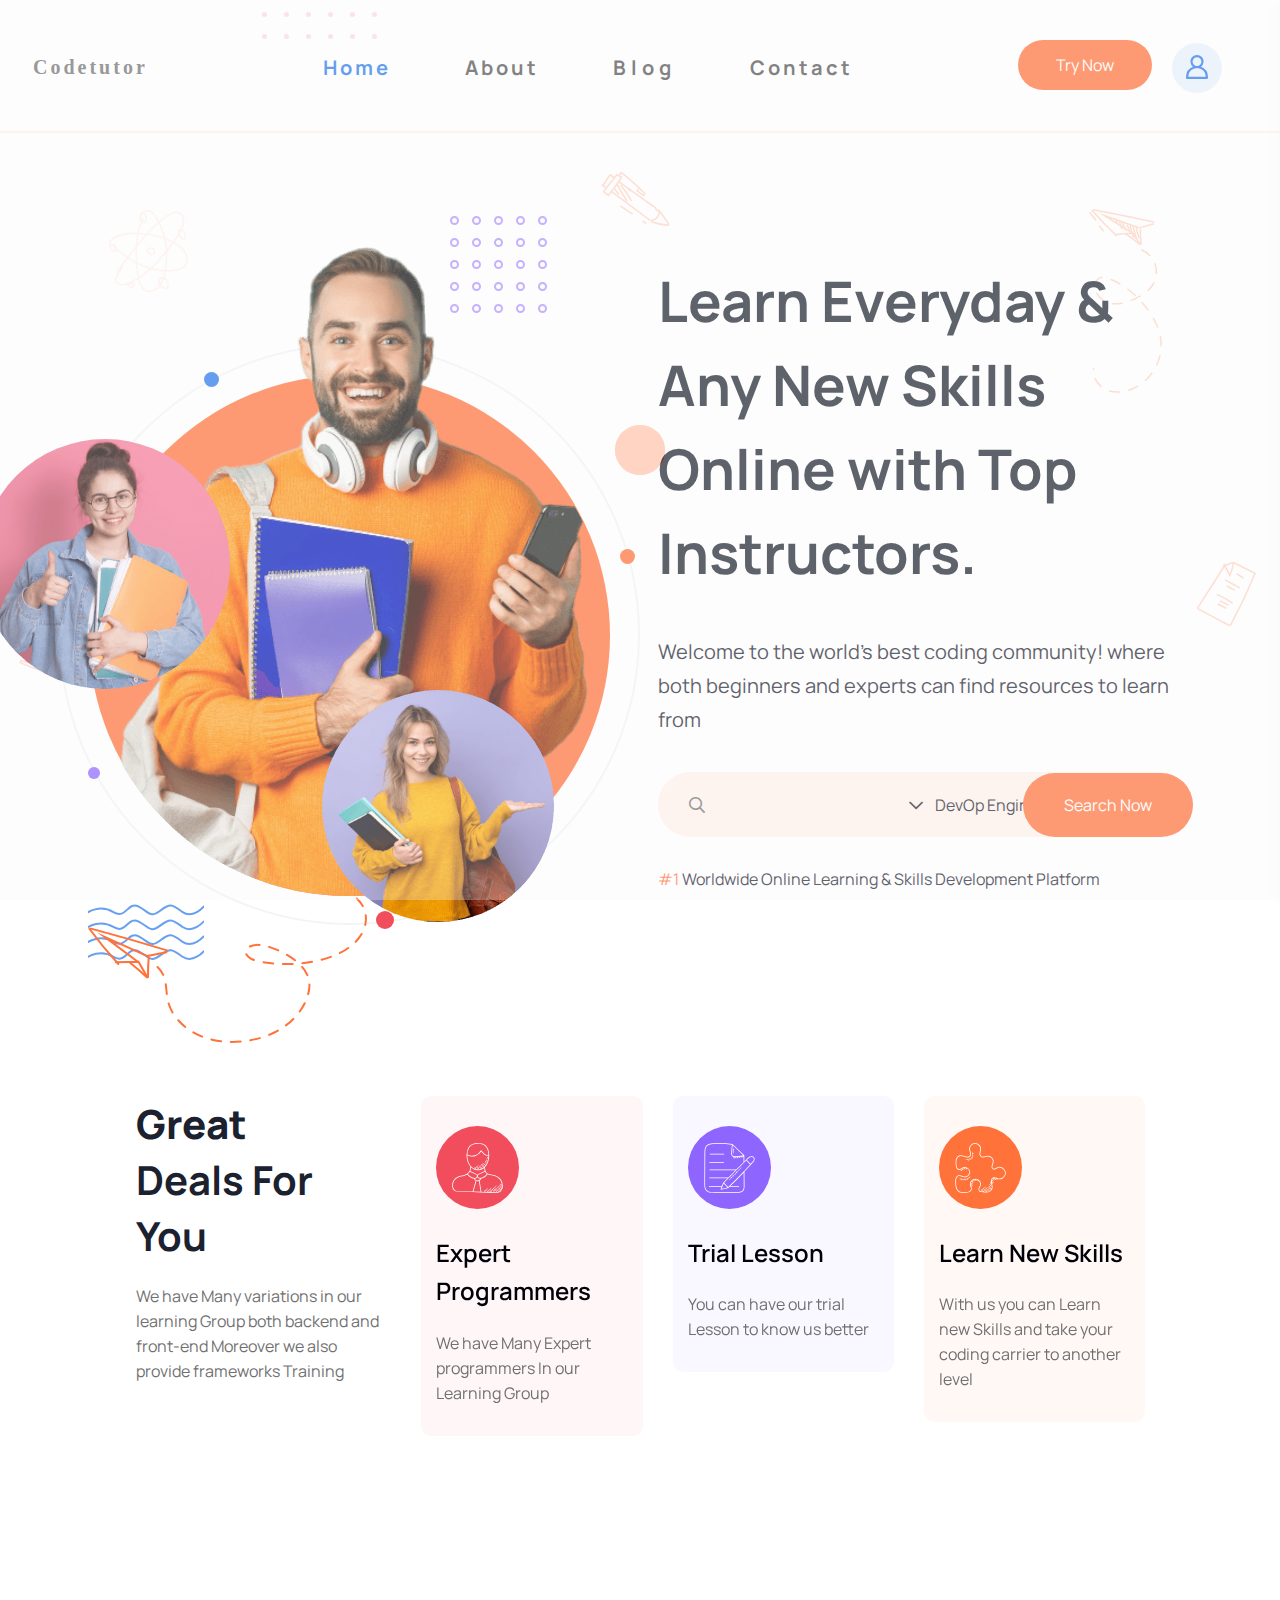
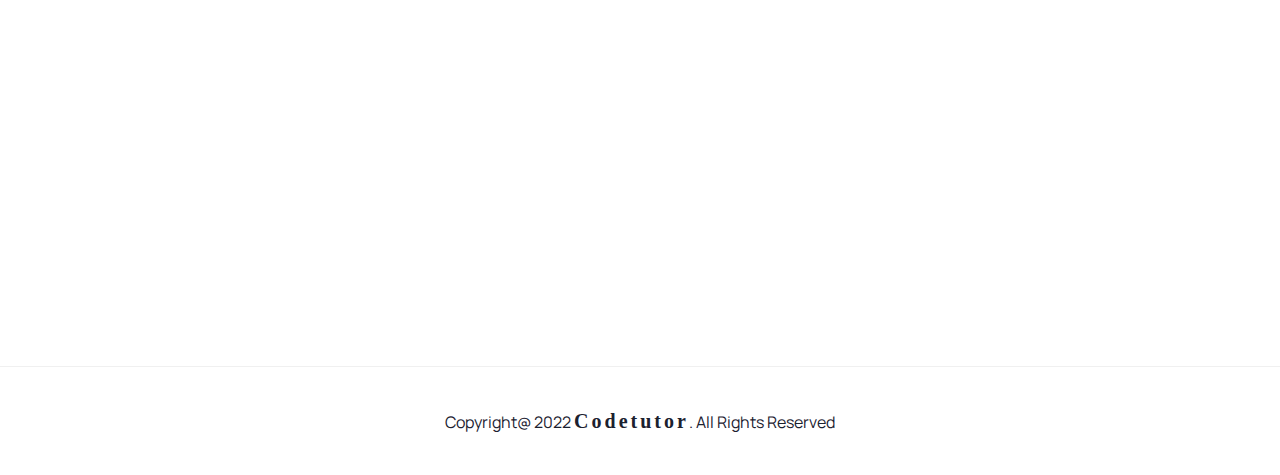
==== commit 3f8bc9cc: "Update index.html" ====
--- a/index.html
+++ b/index.html
@@ -74,10 +74,10 @@
                                             <a style="font-size: 20px;font-weight:bold;letter-spacing:5px;" class="nav-link dropdown-toggle" href="#" id="navbarDropdown4" role="button" data-bs-toggle="dropdown" aria-expanded="false">
                                                 Blog
                                             </a>
-                                            <ul class="dropdown-menu" aria-labelledby="navbarDropdown4">
+<!--                                             <ul class="dropdown-menu" aria-labelledby="navbarDropdown4">
                                                 <li><a class="dropdown-item" href="blog.html">Blog Grid</a></li>
                                                 <li><a class="dropdown-item" href="blog-details.html">Blog Details</a></li>
-                                            </ul>
+                                            </ul> -->
                                         </li>
                                         <li class="nav-item">
                                             <a style="font-size: 20px;font-weight:bold;letter-spacing:3px;" class="nav-link" href="contact.html" id="navbarDropdown5" role="button"  aria-expanded="false">Contact</a></li>
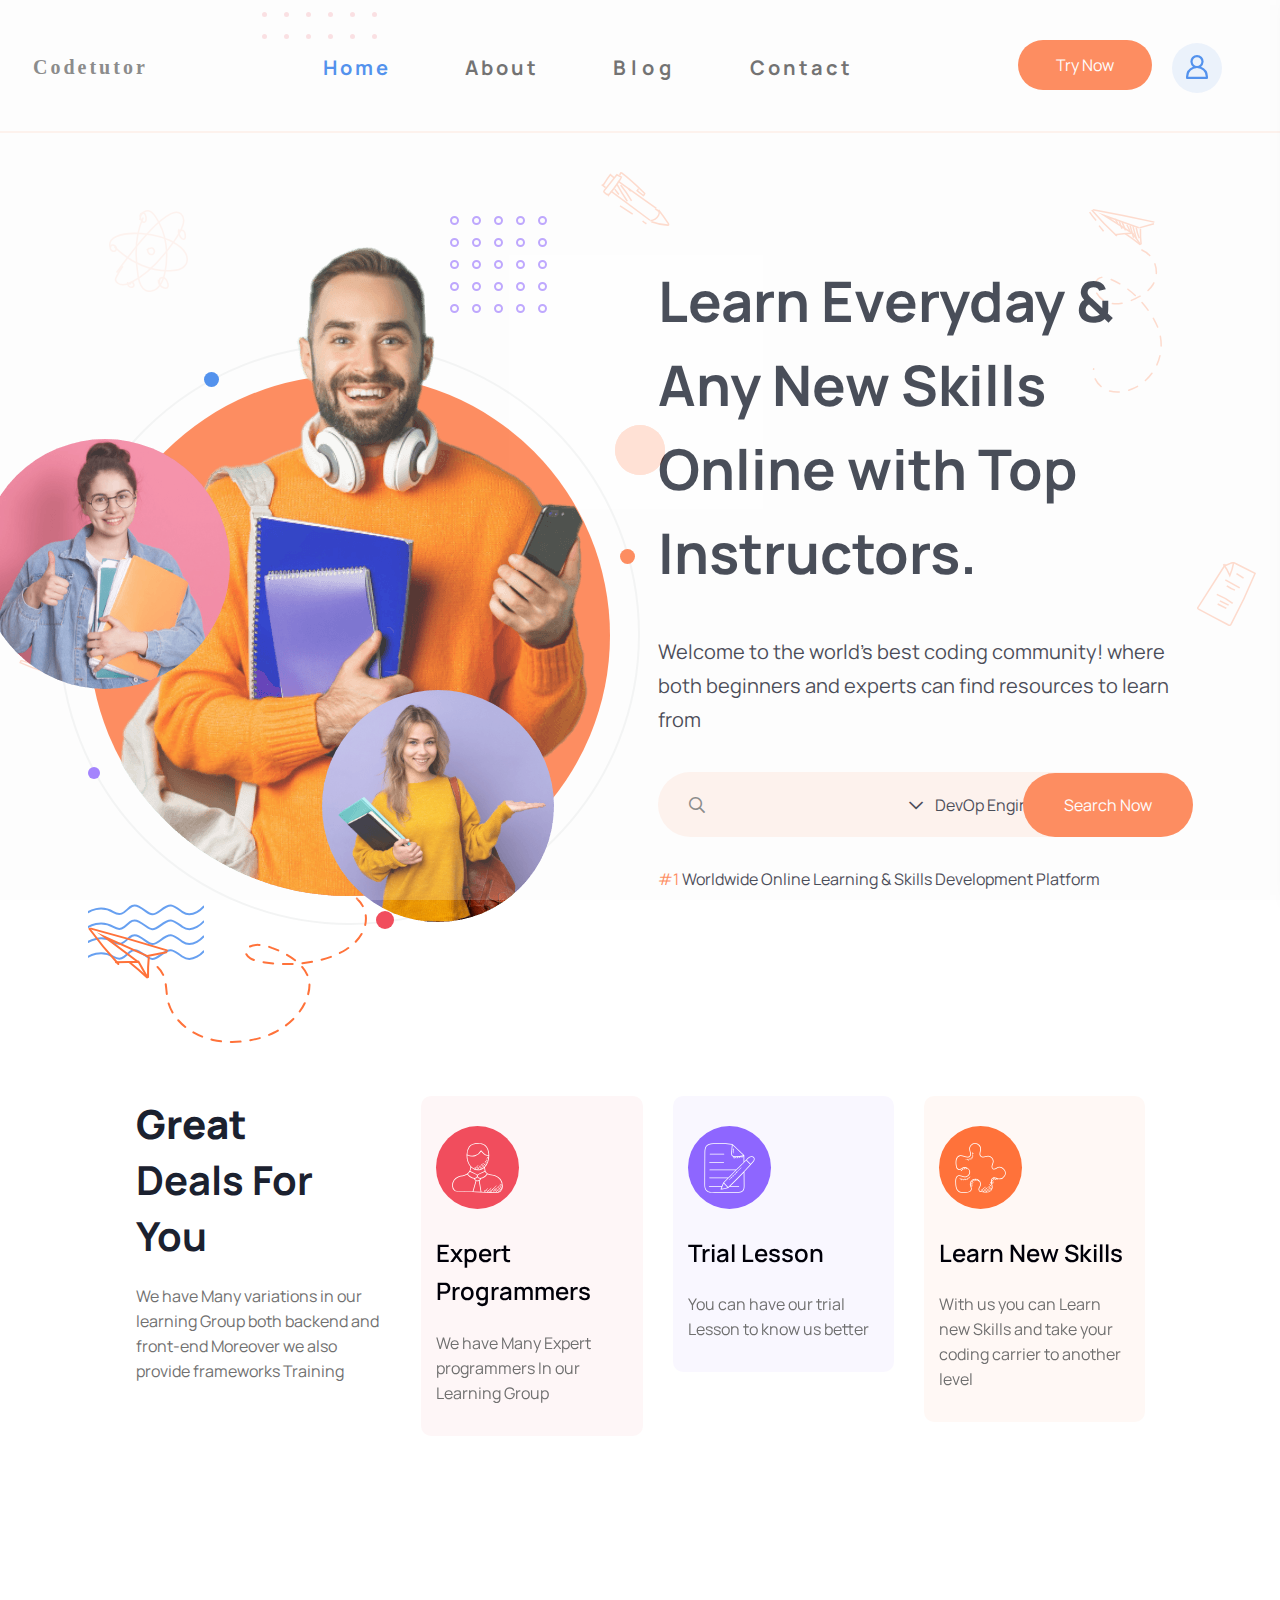
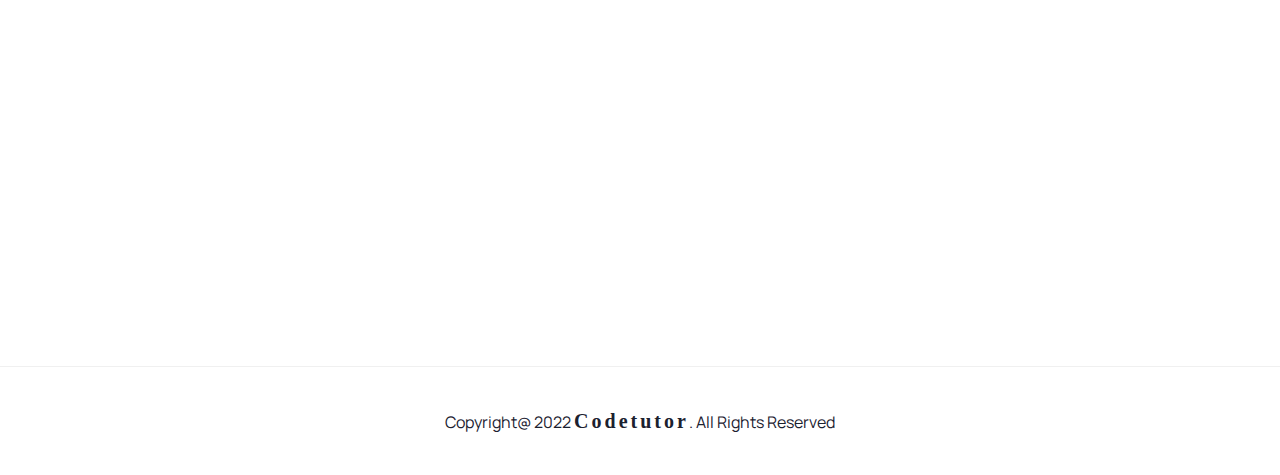
==== commit 250fbbfc: "Update index.html" ====
--- a/index.html
+++ b/index.html
@@ -71,7 +71,7 @@
                                             
                                         </li>
                                         <li class="nav-item dropdown">
-                                            <a style="font-size: 20px;font-weight:bold;letter-spacing:5px;" class="nav-link dropdown-toggle" href="#" id="navbarDropdown4" role="button" data-bs-toggle="dropdown" aria-expanded="false">
+                                            <a style="font-size: 20px;font-weight:bold;letter-spacing:5px;" class="nav-link dropdown-toggle" href="blog.html" id="navbarDropdown4" role="button" data-bs-toggle="dropdown" aria-expanded="false">
                                                 Blog
                                             </a>
 <!--                                             <ul class="dropdown-menu" aria-labelledby="navbarDropdown4">
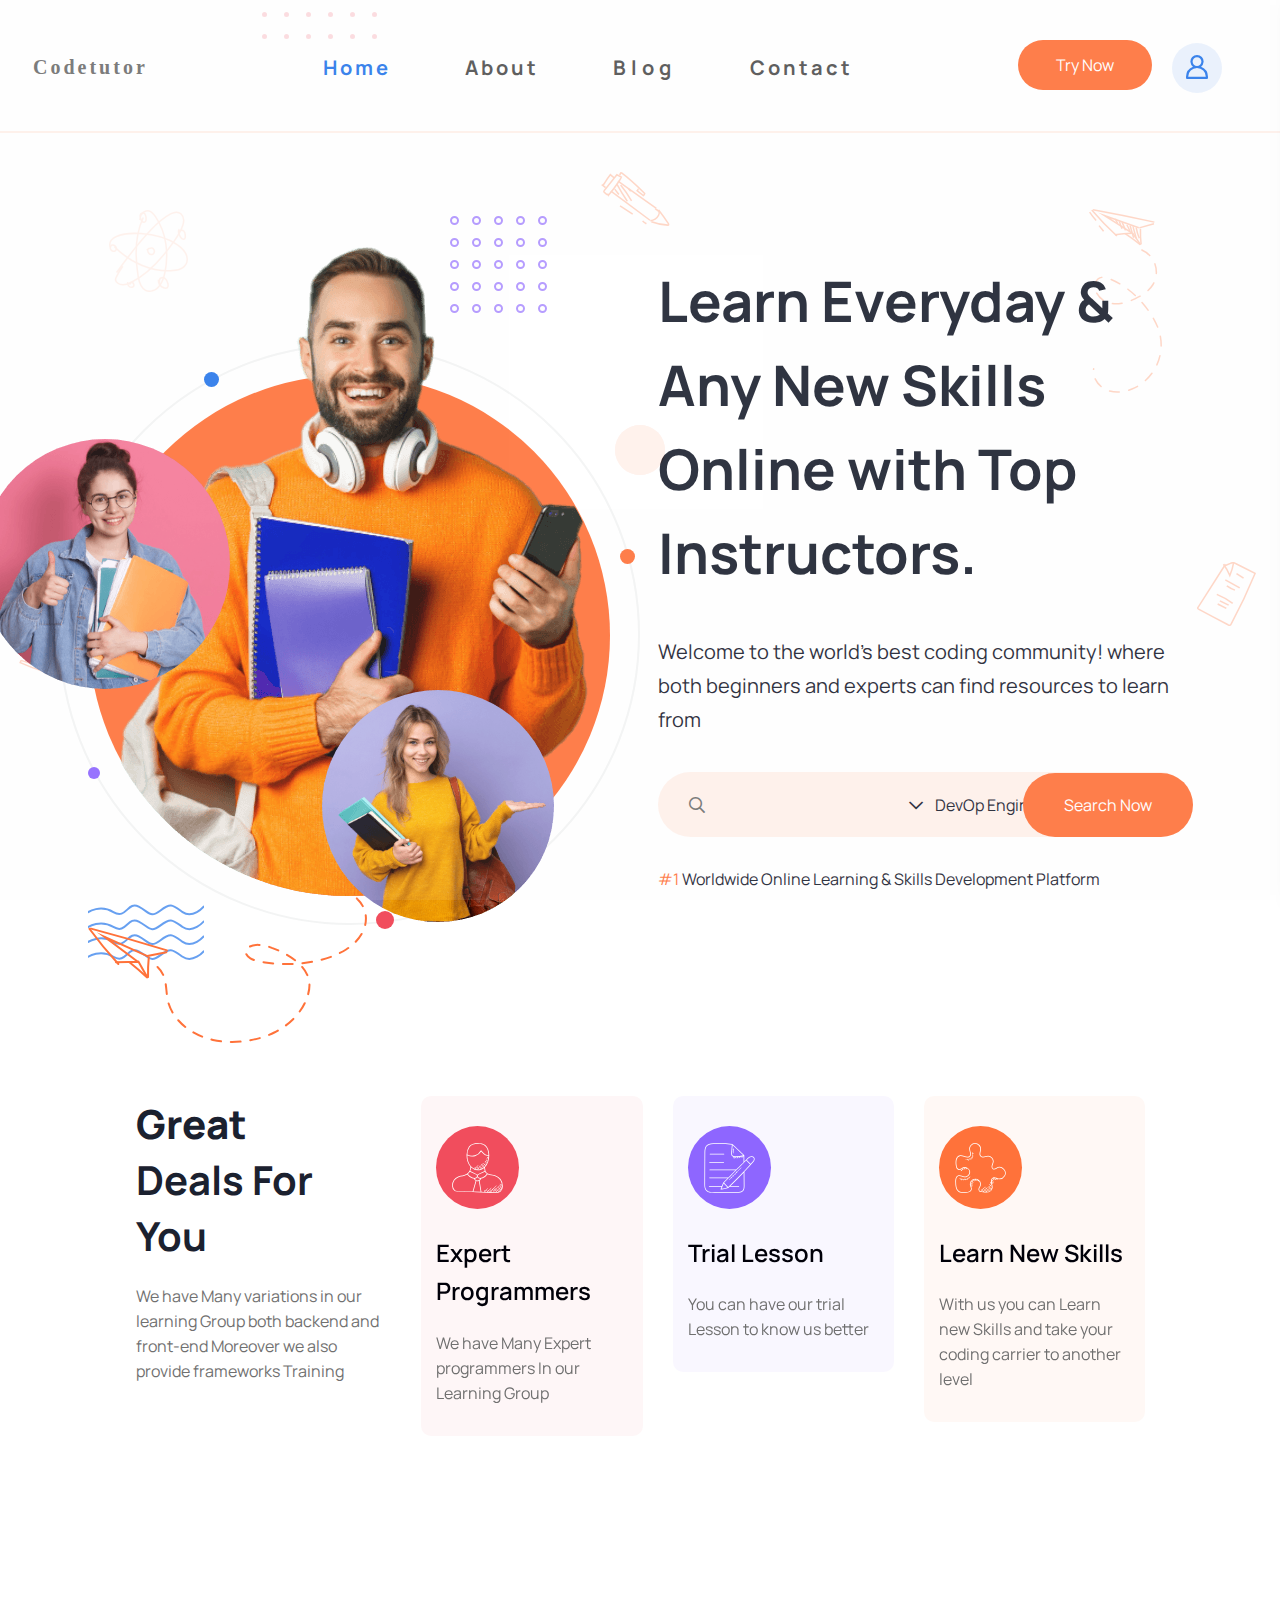
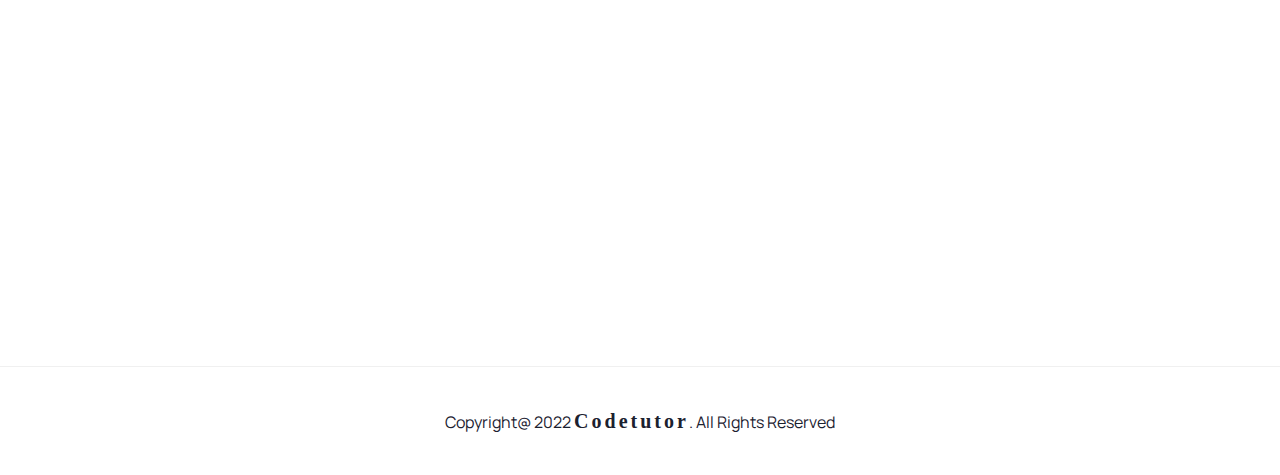
==== commit a4a3f15d: "Update index.html" ====
--- a/index.html
+++ b/index.html
@@ -201,7 +201,7 @@
                                <img class="slide-shape img-four" src="shape/dot-box-1.svg" alt="">
                                <img class="slide-shape img-five" src="shape/dot-box-2.svg" alt="">
                                <img class="slide-shape img-six" src="shape/zigzg-1.svg" alt="">
-                               <img class="slide-shape img-seven wow fadeInRight animated" data-delay="1.5s" src="icon/dot-plan-1.svg" alt="Chose-img">
+<!--                                <img class="slide-shape img-seven wow fadeInRight animated" data-delay="1.5s" src="icon/dot-plan-1.svg" alt="Chose-img"> -->
                                <img class="slide-shape img-eight" src="slider/earth-bg.svg" alt="">
                            </div>
                         </div>
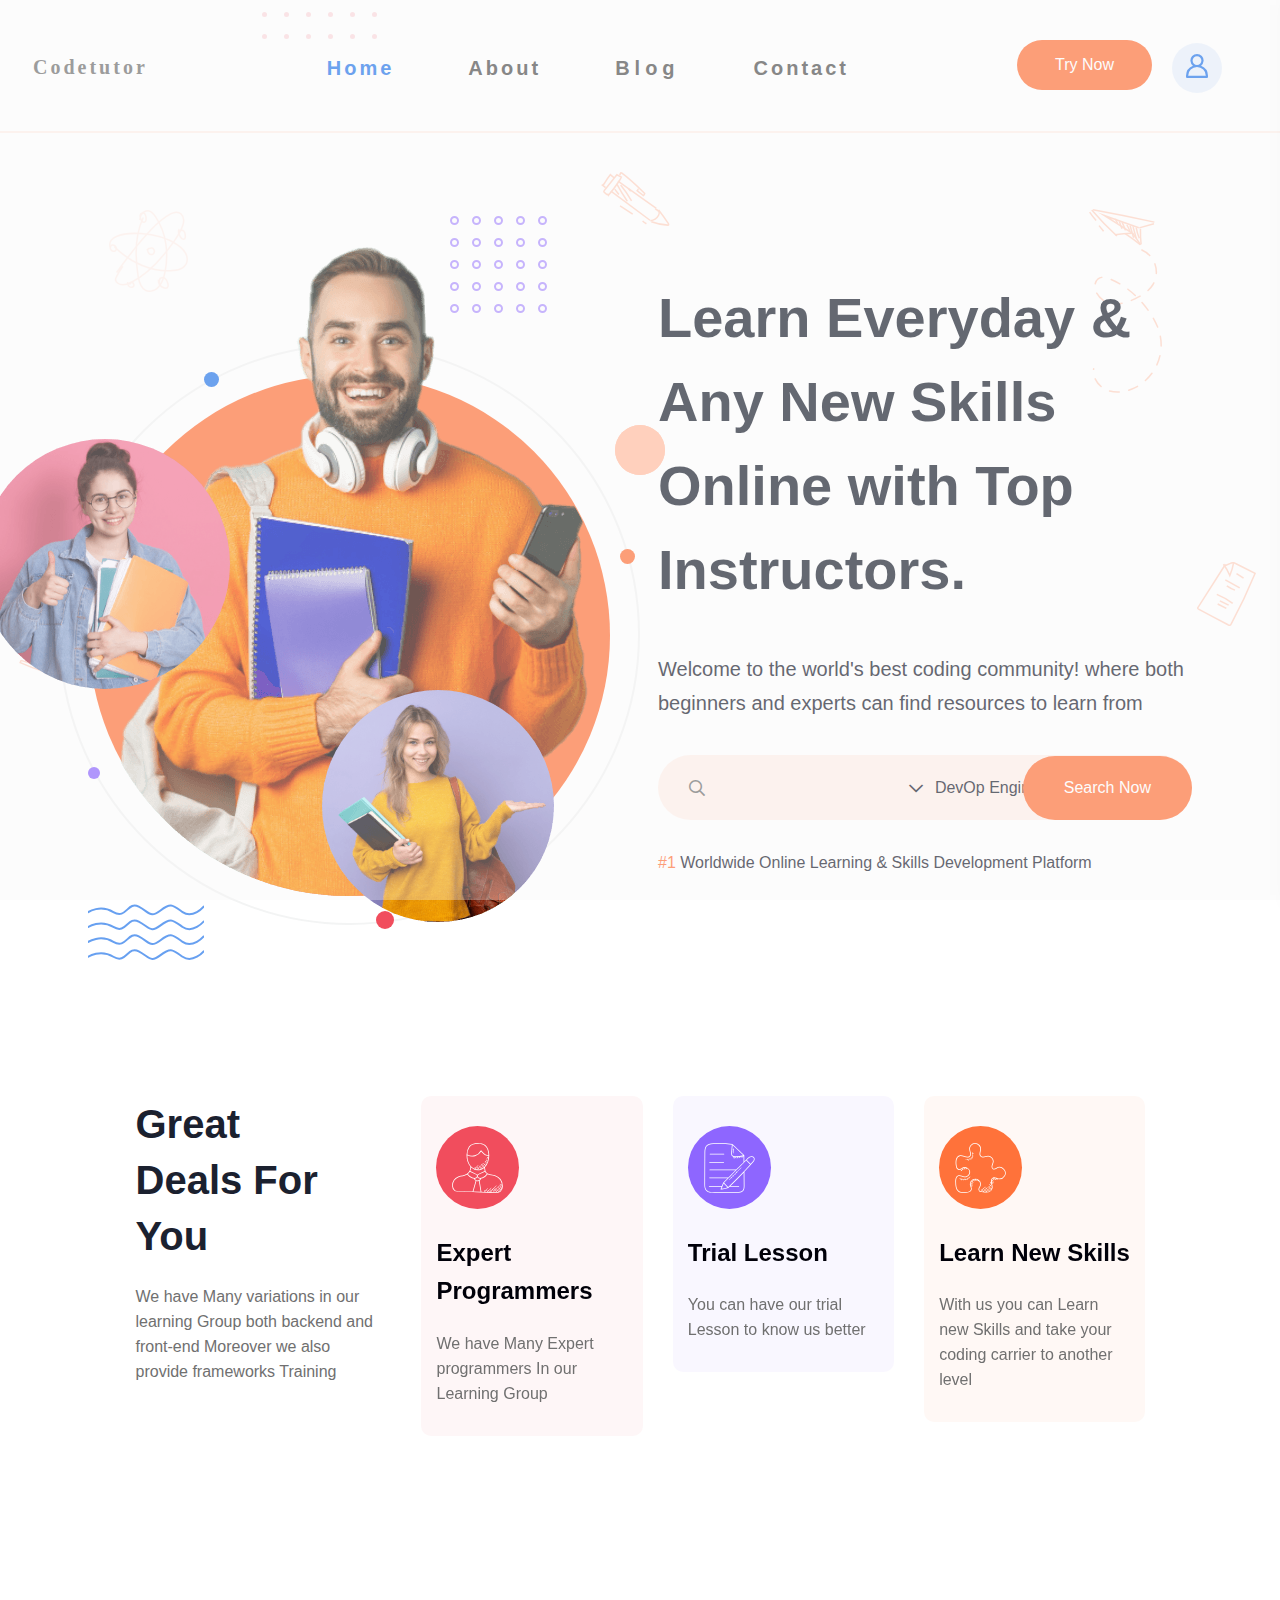
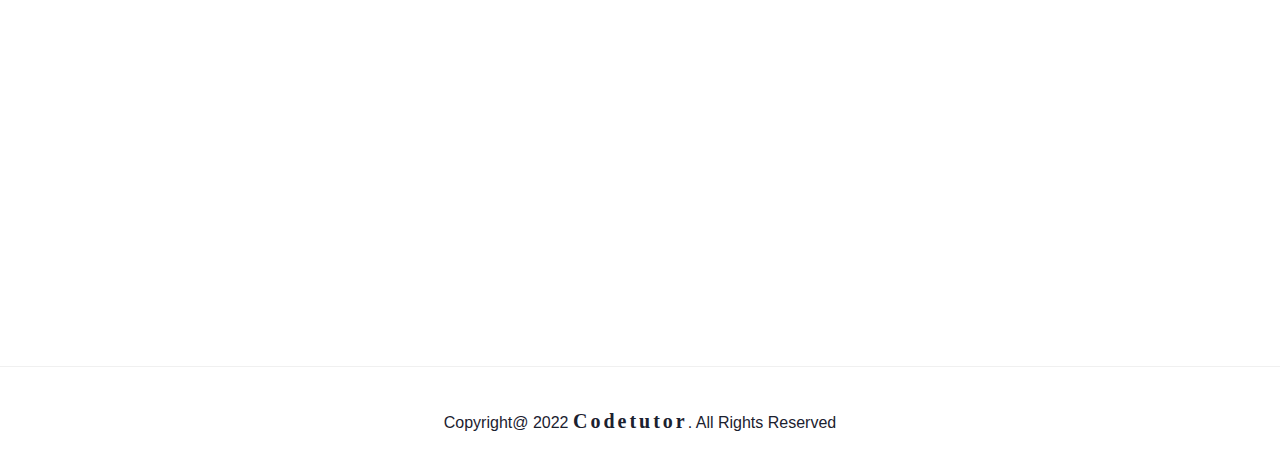
==== commit 1d57794d: "Update index.html" ====
--- a/index.html
+++ b/index.html
@@ -200,7 +200,7 @@
                                <img class="slide-shape img-three" src="slider/03.png" alt="">
                                <img class="slide-shape img-four" src="shape/dot-box-1.svg" alt="">
                                <img class="slide-shape img-five" src="shape/dot-box-2.svg" alt="">
-                               <img class="slide-shape img-six" src="shape/zigzg-1.svg" alt="">
+<!--                                <img class="slide-shape img-six" src="shape/zigzg-1.svg" alt=""> -->
 <!--                                <img class="slide-shape img-seven wow fadeInRight animated" data-delay="1.5s" src="icon/dot-plan-1.svg" alt="Chose-img"> -->
                                <img class="slide-shape img-eight" src="slider/earth-bg.svg" alt="">
                            </div>
--- a/css/main.css
+++ b/css/main.css
@@ -40,6 +40,15 @@
 /*----------------------------------------*/
 /*  01. Theme default CSS
 /*----------------------------------------*/
+@media (max-width: 100px) {
+
+        slide-shape img-six {
+
+          display: none;
+
+        }
+
+      }
 @import url("https://fonts.googleapis.com/css2?family=Manrope:wght@300;400;500;600;700;800&display=swap");
 /* 1. Theme default css */
 body {
@@ -2933,6 +2942,8 @@
 .slider__img__box .slide-shape {
   position: absolute;
   z-index: 1;
+
+	
 }
 
 .slider__img__box .slide-shape.img-two {
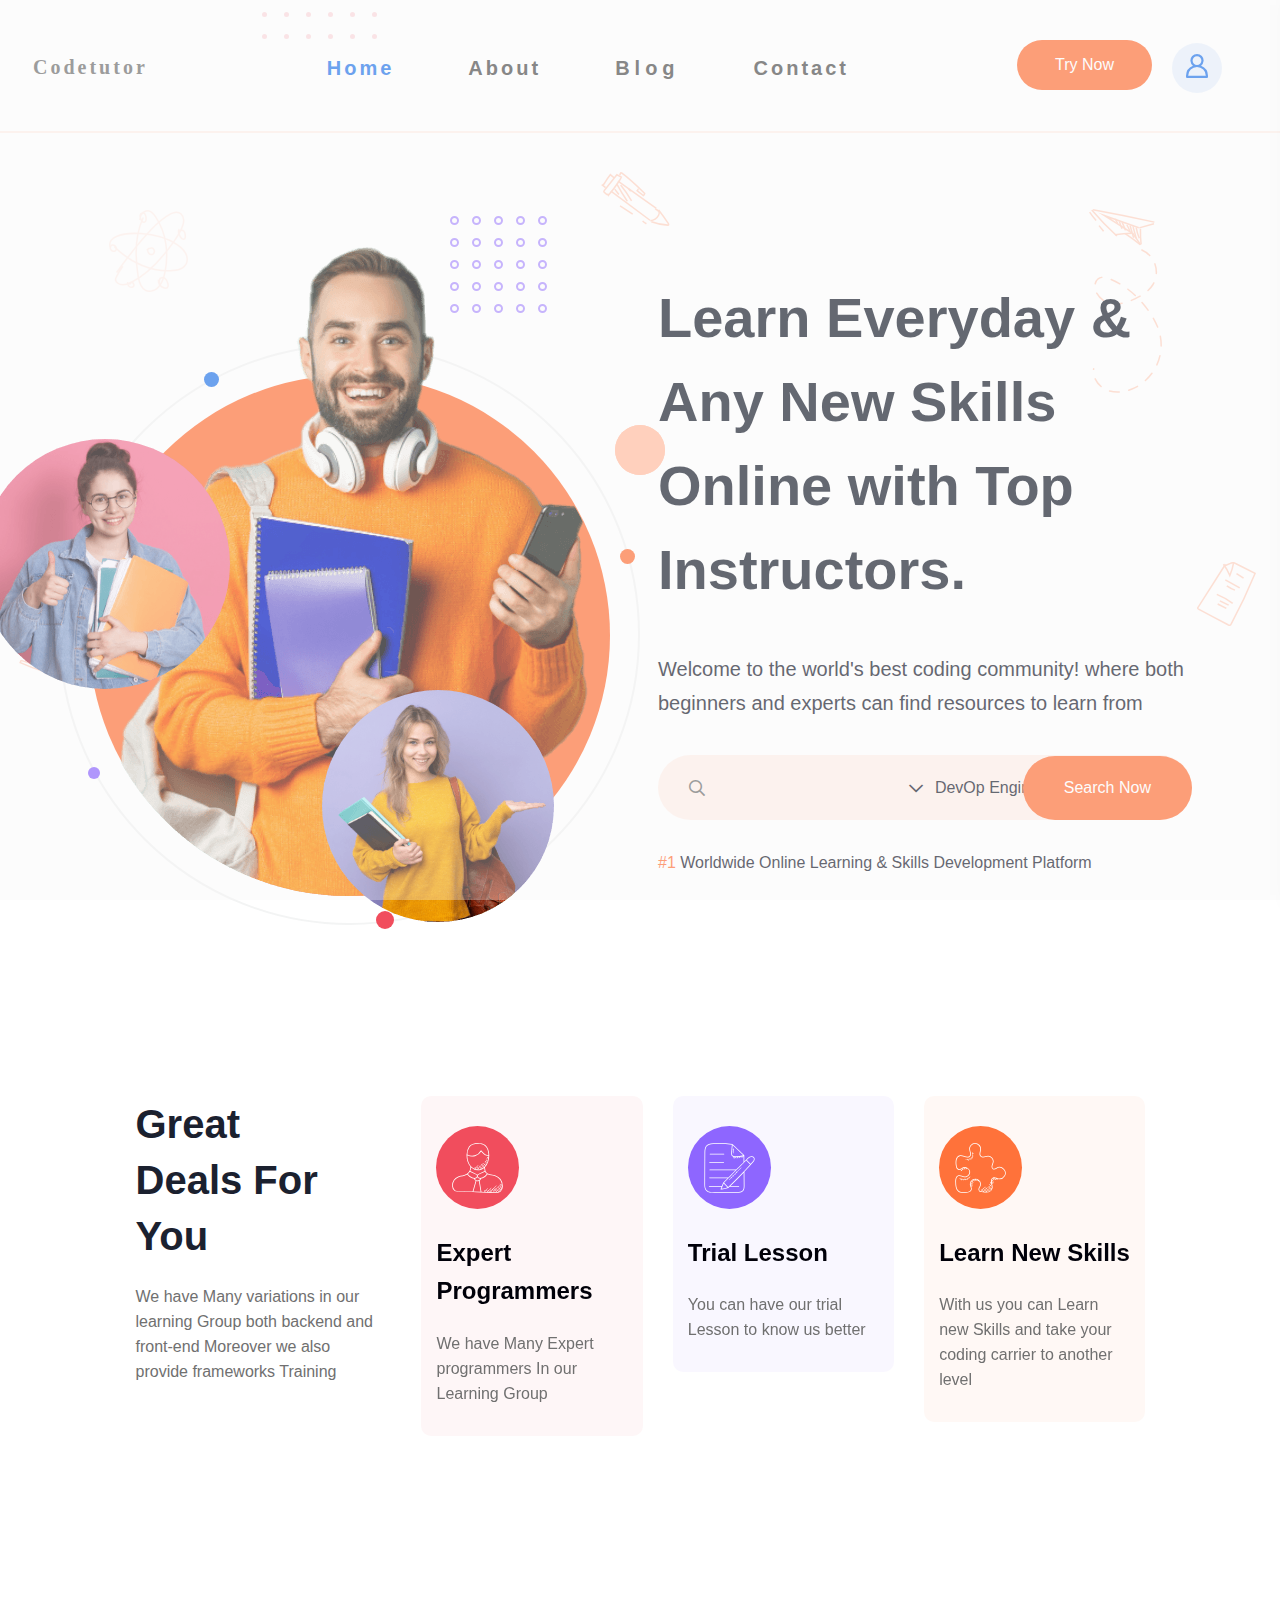
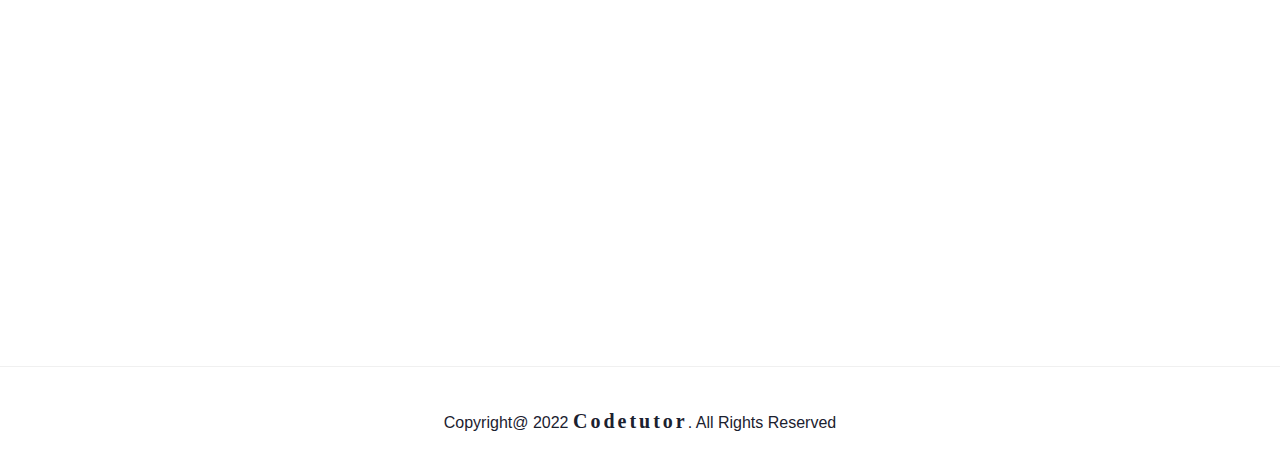
==== commit 8ffb8795: "Update index.html" ====
--- a/index.html
+++ b/index.html
@@ -198,7 +198,7 @@
                                <img class="img-one mt-55 pr-70" src="slider/01.png" alt="">
                                <img class="slide-shape img-two" src="slider/02.png" alt="">
                                <img class="slide-shape img-three" src="slider/03.png" alt="">
-                               <img class="slide-shape img-four" src="shape/dot-box-1.svg" alt="">
+<!--                                <img class="slide-shape img-four" src="shape/dot-box-1.svg" alt=""> -->
                                <img class="slide-shape img-five" src="shape/dot-box-2.svg" alt="">
 <!--                                <img class="slide-shape img-six" src="shape/zigzg-1.svg" alt=""> -->
 <!--                                <img class="slide-shape img-seven wow fadeInRight animated" data-delay="1.5s" src="icon/dot-plan-1.svg" alt="Chose-img"> -->
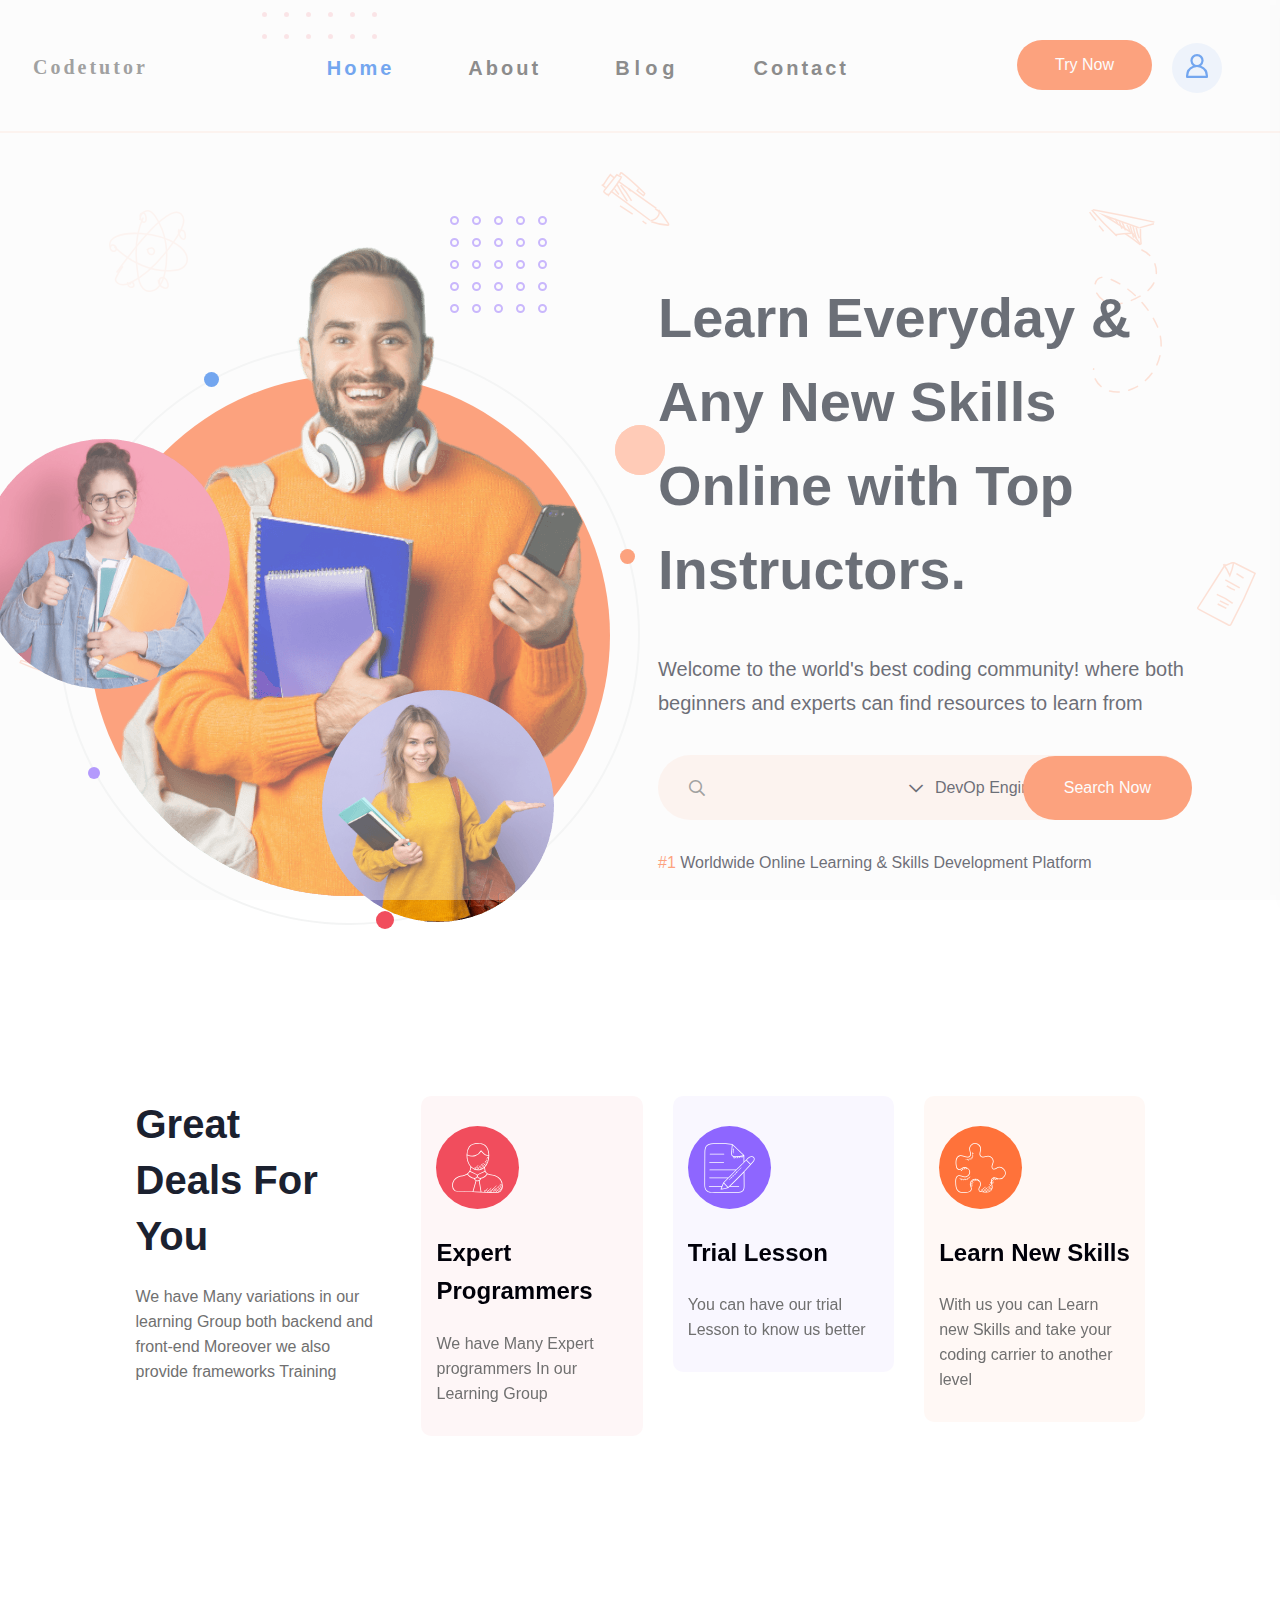
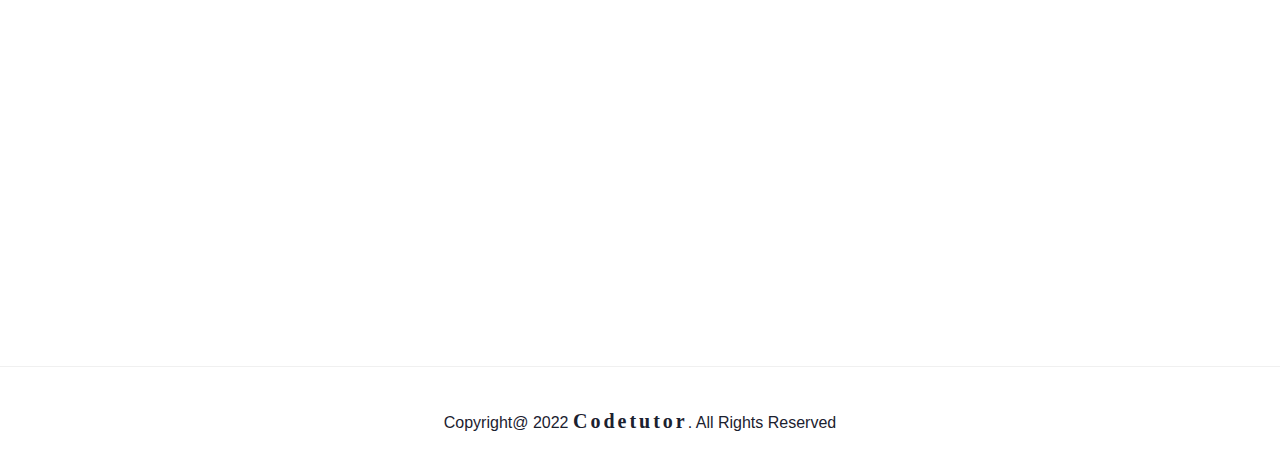
==== commit 2e70eef6: "Update index.html" ====
--- a/index.html
+++ b/index.html
@@ -168,7 +168,7 @@
                 <li class="has-dropdown"><a href="#">Blogs</a>
                     <ul class="sub-menu">
                         <li><a href="blog.html">Blog Grid</a></li>
-                        <li><a href="blog-details.html">Blog Details</a></li>
+                        <li><a href="Support.html">SupperOurselves</a></li>
                     </ul>
                 </li>
                 <li><a href="contact.html">Contacts Us</a></li>
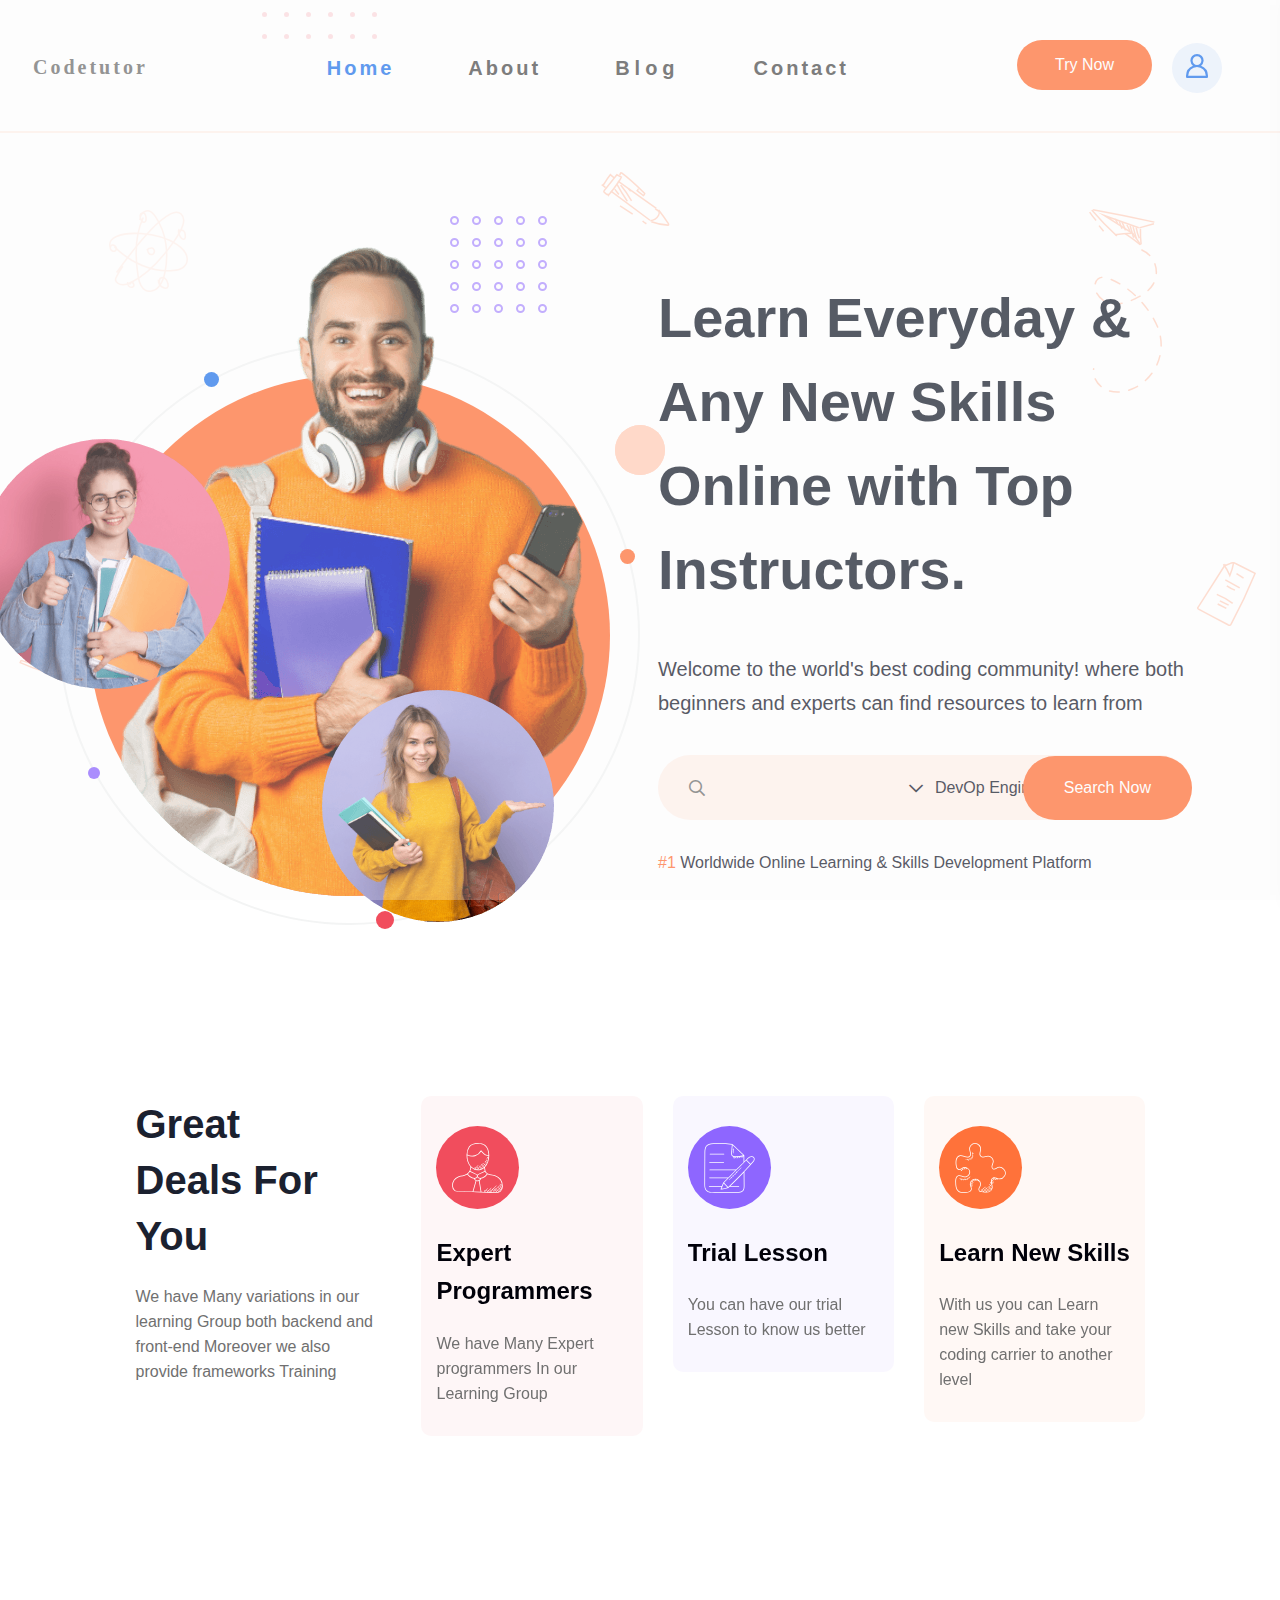
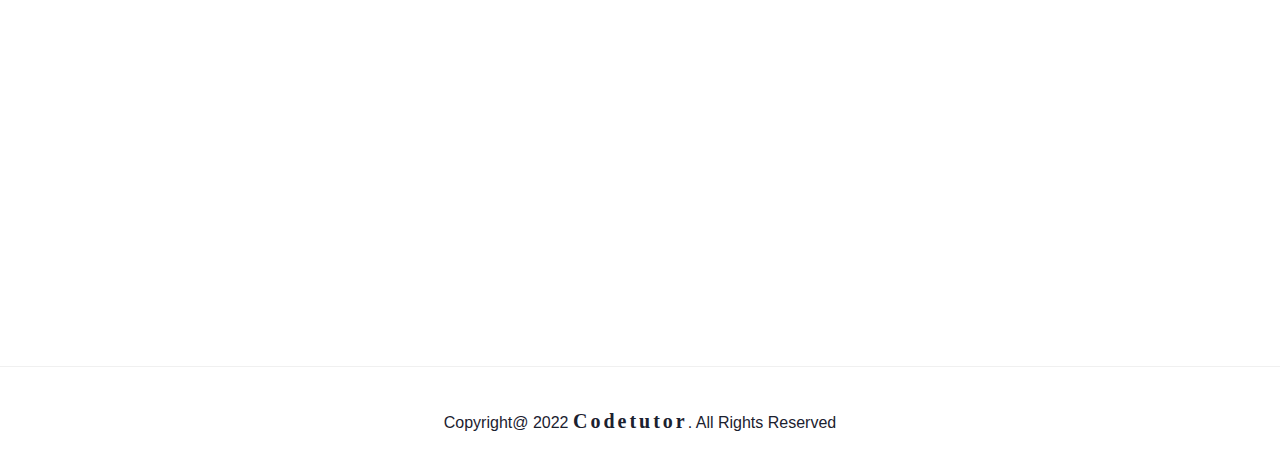
==== commit 5ac168c3: "Update index.html" ====
--- a/index.html
+++ b/index.html
@@ -168,7 +168,7 @@
                 <li class="has-dropdown"><a href="#">Blogs</a>
                     <ul class="sub-menu">
                         <li><a href="blog.html">Blog Grid</a></li>
-                        <li><a href="Support.html">SupperOurselves</a></li>
+                   <li><a href="Support.html">SupportOurselves</a></li>
                     </ul>
                 </li>
                 <li><a href="contact.html">Contacts Us</a></li>
